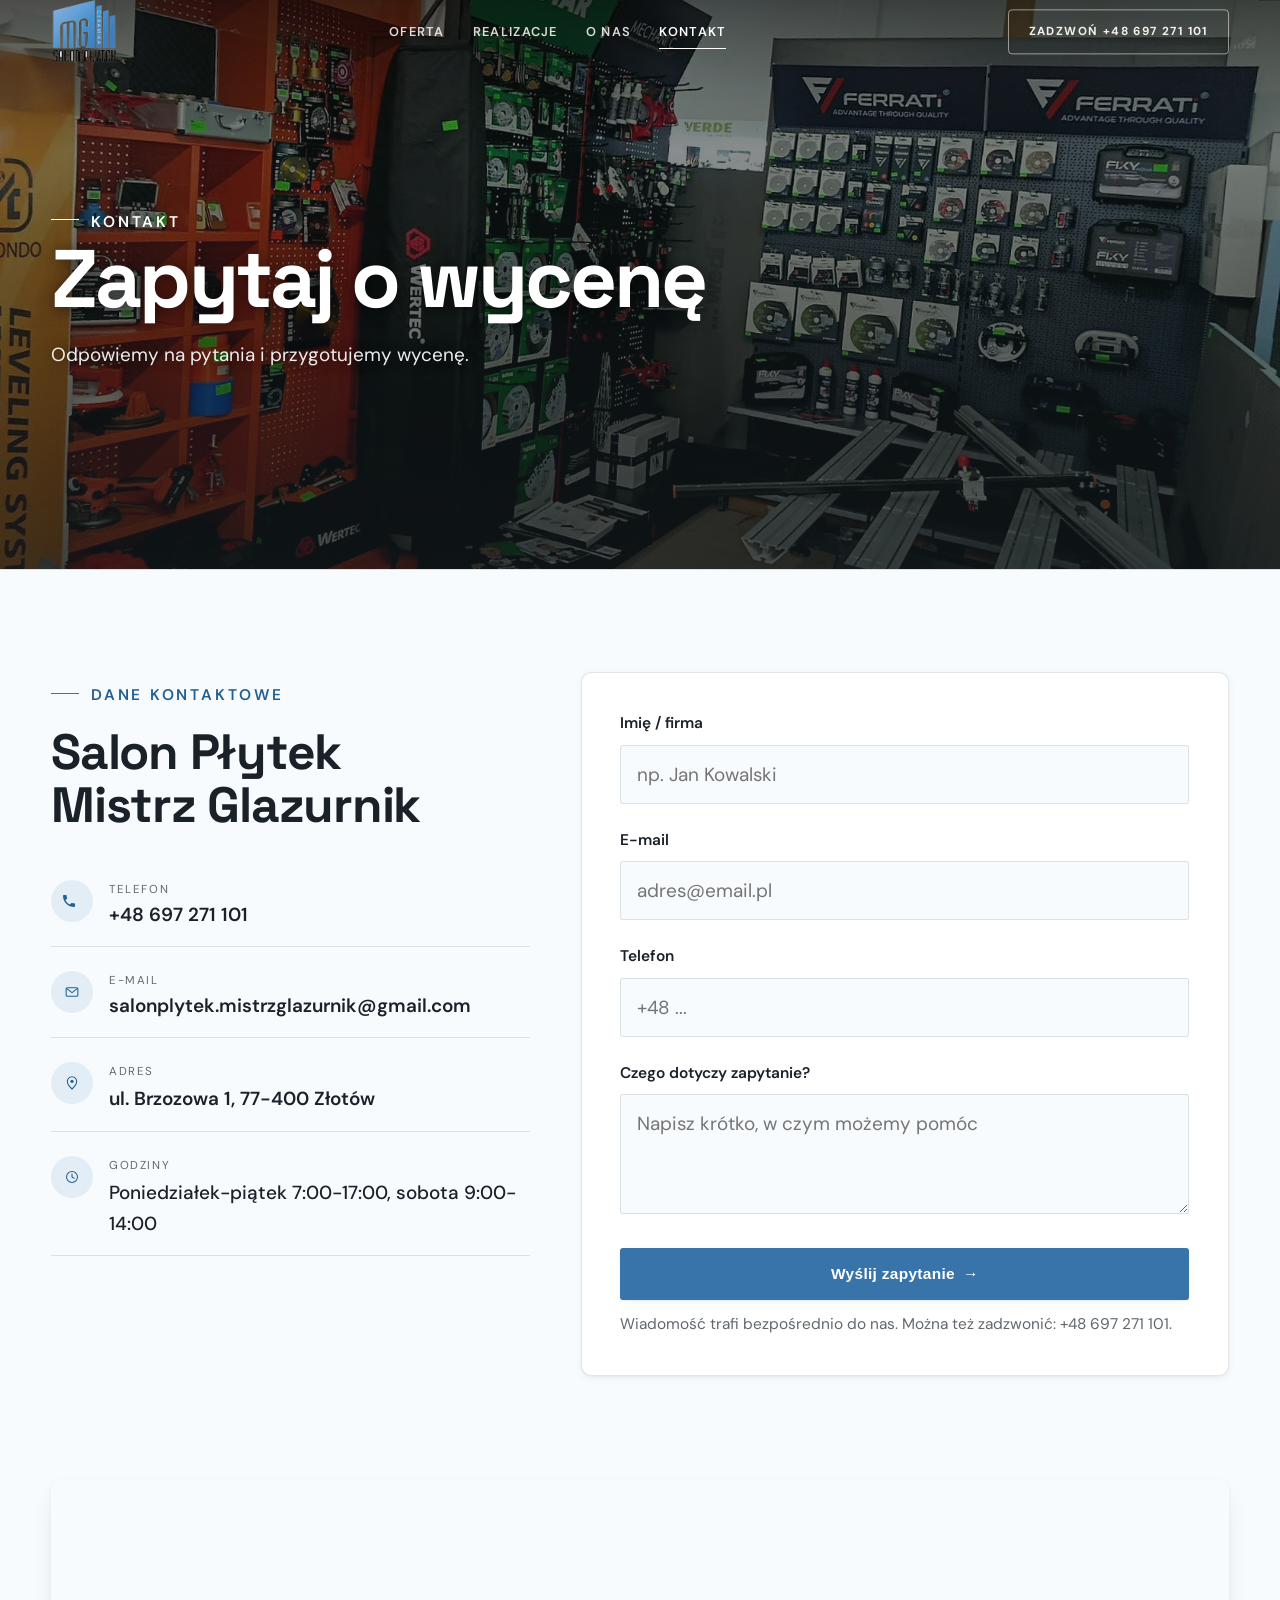
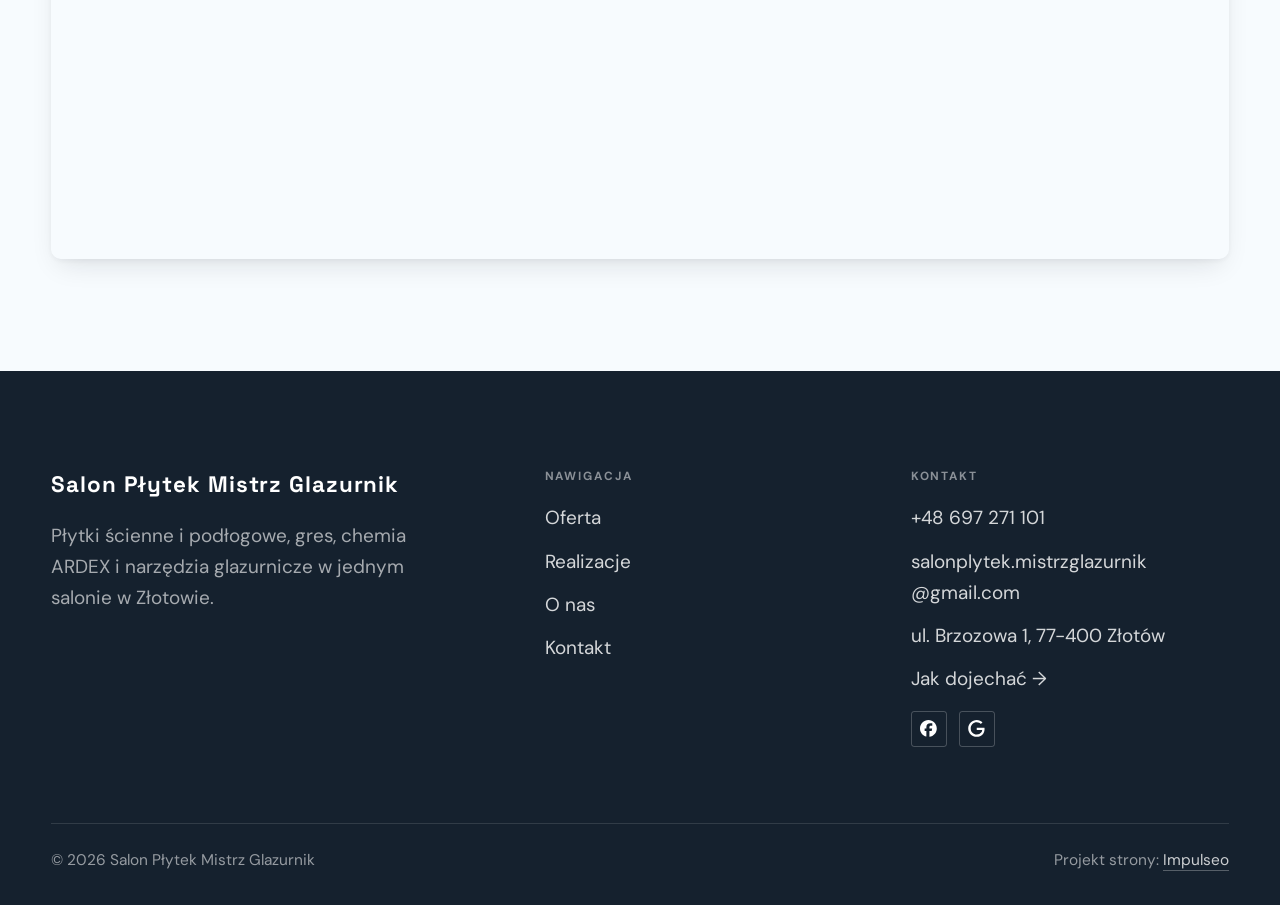
==== kontakt.html @ 9944fc7b "Strona demo: salon-plytek-mistrz-glazurnik" ====
<!DOCTYPE html>
<html lang="pl">
<head>
<meta charset="UTF-8">
<meta name="viewport" content="width=device-width, initial-scale=1.0">
<title>Kontakt - Salon Płytek Mistrz Glazurnik</title>
<meta name="description" content="Kontakt Salon Płytek Mistrz Glazurnik - ul. Brzozowa 1, 77-400 Złotów">
<link rel="canonical" href="https://kris20032.github.io/salon-plytek-mistrz-glazurnik/kontakt.html">
<meta name="robots" content="noindex, nofollow">
<meta property="og:type" content="website">
<meta property="og:locale" content="pl_PL">
<meta property="og:site_name" content="Salon Płytek Mistrz Glazurnik">
<meta property="og:title" content="Kontakt - Salon Płytek Mistrz Glazurnik">
<meta property="og:description" content="Kontakt Salon Płytek Mistrz Glazurnik - ul. Brzozowa 1, 77-400 Złotów">
<meta property="og:url" content="https://kris20032.github.io/salon-plytek-mistrz-glazurnik/kontakt.html">
<meta property="og:image" content="https://kris20032.github.io/salon-plytek-mistrz-glazurnik/img/og.jpg">
<meta property="og:image:width" content="1200">
<meta property="og:image:height" content="630">
<meta name="twitter:card" content="summary_large_image">
<link rel="preconnect" href="https://fonts.googleapis.com">
<link rel="preconnect" href="https://fonts.gstatic.com" crossorigin>
<link href="https://fonts.googleapis.com/css2?family=Space+Grotesk:wght@500;600;700&family=DM+Sans:opsz,wght@9..40,400;9..40,500;9..40,600&display=swap" rel="stylesheet">
<link rel="stylesheet" href="assets/styles.css?v=3ebef200">
</head>
<body>

<header class="nav">
  <div class="wrap nav-inner">
    <a class="brand brand-has-logo" href="index.html"><img class="brand-logo" src="img/logo.png" alt="Salon Płytek Mistrz Glazurnik" width="638" height="624" decoding="async"></a>
    <nav class="nav-links">
      <a href="oferta.html">Oferta</a>
      <a href="realizacje.html">Realizacje</a>
      <a href="o-nas.html">O nas</a>
      <a href="kontakt.html" class="active" aria-current="page">Kontakt</a>
      <a href="tel:+48697271101" class="btn btn-accent">Zadzwoń +48 697 271 101</a>
    </nav>
    <button class="nav-toggle" aria-label="Menu"><span></span><span></span><span></span></button>
  </div>
</header>

<main>
<section class="pagehead">
  <img src="img/g13.jpg" alt="Salon Płytek Mistrz Glazurnik - Zapytaj o wycenę" width="1680" height="1209" decoding="async">
  <div class="wrap">
    <span class="eyebrow">Kontakt</span>
    <h1>Zapytaj o wycenę</h1>
    <p>Odpowiemy na pytania i przygotujemy wycenę.</p>
  </div>
</section>
<section>
  <div class="wrap contact-grid">
    <div class="reveal">
      <span class="eyebrow">Dane kontaktowe</span>
      <h2 style="margin:var(--space-4) 0 var(--space-6)">Salon Płytek Mistrz Glazurnik</h2>
      <div class="info-list">
        <div class="info-row"><div class="ic"><svg class="ico-tel" width="16" height="16" viewBox="0 0 24 24" fill="none" aria-hidden="true"><path d="M6.6 10.8a15.5 15.5 0 0 0 6.6 6.6l2.2-2.2a1 1 0 0 1 1-.24 11.4 11.4 0 0 0 3.6.58 1 1 0 0 1 1 1V20a1 1 0 0 1-1 1A17 17 0 0 1 3 4a1 1 0 0 1 1-1h3.5a1 1 0 0 1 1 1c0 1.25.2 2.46.58 3.6a1 1 0 0 1-.25 1l-2.23 2.2Z" fill="currentColor"/></svg></div><div><div class="lbl">Telefon</div><a class="val" href="tel:+48697271101">+48 697 271 101</a></div></div>
        <div class="info-row"><div class="ic"><svg class="ico-mail" width="16" height="16" viewBox="0 0 24 24" fill="none" aria-hidden="true"><rect x="3.2" y="5.5" width="17.6" height="13" rx="1.6" stroke="currentColor" stroke-width="1.6"/><path d="M4 7l8 6 8-6" stroke="currentColor" stroke-width="1.6" stroke-linecap="round" stroke-linejoin="round"/></svg></div><div><div class="lbl">E-mail</div><a class="val" href="mailto:salonplytek.mistrzglazurnik@gmail.com">salonplytek.<wbr>mistrzglazurnik<wbr>@gmail.com</a></div></div>
        <div class="info-row"><div class="ic"><svg class="ico-pin" width="16" height="16" viewBox="0 0 24 24" fill="none" aria-hidden="true"><path d="M12 21s7-6.1 7-11.5A7 7 0 0 0 5 9.5C5 14.9 12 21 12 21Z" stroke="currentColor" stroke-width="1.6" fill="none"/><circle cx="12" cy="9.5" r="2.4" fill="currentColor"/></svg></div><div><div class="lbl">Adres</div><div class="val">ul. Brzozowa 1, 77-400 Złotów</div></div></div>
        <div class="info-row"><div class="ic"><svg class="ico-clock" width="16" height="16" viewBox="0 0 24 24" fill="none" aria-hidden="true"><circle cx="12" cy="12" r="8.2" stroke="currentColor" stroke-width="1.6"/><path d="M12 7.5V12l3.2 1.9" stroke="currentColor" stroke-width="1.6" stroke-linecap="round"/></svg></div><div><div class="lbl">Godziny</div><div class="val" style="font-weight:500">Poniedziałek-piątek 7:00-17:00, sobota 9:00-14:00</div></div></div>
      </div>
    </div>
    <div class="reveal">
      <form class="form" action="https://formsubmit.co/salonplytek.mistrzglazurnik@gmail.com" method="POST">
        <input type="hidden" name="_subject" value="Zapytanie ze strony Salon Płytek Mistrz Glazurnik">
        <input type="hidden" name="_captcha" value="false">
        <input type="hidden" name="_template" value="table">
        <div class="fld"><label for="name">Imię / firma</label><input id="name" name="name" type="text" placeholder="np. Jan Kowalski" required></div>
        <div class="fld"><label for="email">E-mail</label><input id="email" name="email" type="email" placeholder="adres@email.pl" required></div>
        <div class="fld"><label for="phone">Telefon</label><input id="phone" name="phone" type="tel" placeholder="+48 ..."></div>
        <div class="fld"><label for="msg">Czego dotyczy zapytanie?</label><textarea id="msg" name="message" placeholder="Napisz krótko, w czym możemy pomóc" required></textarea></div>
        <button type="submit" class="btn btn-accent" style="width:100%;justify-content:center">Wyślij zapytanie <span class="arr">→</span></button>
        <p class="note">Wiadomość trafi bezpośrednio do nas. Można też zadzwonić: +48 697 271 101.</p>
      </form>
    </div>
  </div>
</section>
<section style="padding-top:0">
  <div class="wrap reveal">
    <iframe class="map" title="Salon Płytek Mistrz Glazurnik - Złotów" src="https://maps.google.com/maps?q=53.3519284%2C17.0483766&z=15&output=embed" loading="lazy" referrerpolicy="no-referrer-when-downgrade"></iframe>
  </div>
</section>
</main>

<footer>
  <div class="wrap">
    <div class="foot-grid">
      <div class="foot-brand">
        <div class="name">Salon Płytek Mistrz Glazurnik</div>
        <p>Płytki ścienne i podłogowe, gres, chemia ARDEX i narzędzia glazurnicze w jednym salonie w Złotowie.</p>
      </div>
      <div class="foot-col">
        <h4>Nawigacja</h4>
        <a href="oferta.html">Oferta</a>
        <a href="realizacje.html">Realizacje</a>
        <a href="o-nas.html">O nas</a>
        <a href="kontakt.html">Kontakt</a>
      </div>
      <div class="foot-col">
        <h4>Kontakt</h4>
        <a href="tel:+48697271101">+48 697 271 101</a>
        <a href="mailto:salonplytek.mistrzglazurnik@gmail.com">salonplytek.<wbr>mistrzglazurnik<wbr>@gmail.com</a>
        <p>ul. Brzozowa 1, 77-400 Złotów</p>
        <a href="https://maps.google.com/?cid=15818855128061786419&g_mp=Cidnb29nbGUubWFwcy5wbGFjZXMudjEuUGxhY2VzLlNlYXJjaFRleHQQAhgEIAA" target="_blank" rel="noopener">Jak dojechać →</a>
      <div class="foot-soc">
        <a class="soc" href="https://www.facebook.com/p/Salon-P%C5%82ytek-Mistrz-Glazurnik-61577037667647/" target="_blank" rel="noopener" aria-label="Facebook - Salon Płytek Mistrz Glazurnik"><svg viewBox="0 0 24 24" aria-hidden="true" focusable="false"><path d="M9.101 23.691v-7.98H6.627v-3.667h2.474v-1.58c0-4.085 1.848-5.978 5.858-5.978.401 0 .955.042 1.468.103a8.68 8.68 0 0 1 1.141.195v3.325a8.623 8.623 0 0 0-.653-.036 26.805 26.805 0 0 0-.733-.009c-.707 0-1.259.096-1.675.309a1.686 1.686 0 0 0-.679.622c-.258.42-.374.995-.374 1.752v1.297h3.919l-.386 2.103-.287 1.564h-3.246v8.245C19.396 23.238 24 18.179 24 12.044c0-6.627-5.373-12-12-12s-12 5.373-12 12c0 5.628 3.874 10.35 9.101 11.647Z" fill="currentColor"/></svg></a>
        <a class="soc" href="https://maps.google.com/?cid=15818855128061786419&g_mp=Cidnb29nbGUubWFwcy5wbGFjZXMudjEuUGxhY2VzLlNlYXJjaFRleHQQAhgEIAA" target="_blank" rel="noopener" aria-label="Google - Salon Płytek Mistrz Glazurnik"><svg viewBox="0 0 24 24" aria-hidden="true" focusable="false"><path d="M12.48 10.92v3.28h7.84c-.24 1.84-.853 3.187-1.787 4.133-1.147 1.147-2.933 2.4-6.053 2.4-4.827 0-8.6-3.893-8.6-8.72s3.773-8.72 8.6-8.72c2.6 0 4.507 1.027 5.907 2.347l2.307-2.307C18.747 1.44 16.133 0 12.48 0 5.867 0 .307 5.387.307 12s5.56 12 12.173 12c3.573 0 6.267-1.173 8.373-3.36 2.16-2.16 2.84-5.213 2.84-7.667 0-.76-.053-1.467-.173-2.053H12.48z" fill="currentColor"/></svg></a>
      </div>
      </div>
    </div>
    <div class="foot-bot">
      <span>© 2026 Salon Płytek Mistrz Glazurnik</span>
      <span>Projekt strony: <a class="foot-credit" href="https://impulseo.pl" target="_blank" rel="noopener">Impulseo</a></span>
    </div>
  </div>
</footer>
<div class="sticky-call"><a class="sc-call" href="tel:+48697271101"><svg class="ico-tel" width="16" height="16" viewBox="0 0 24 24" fill="none" aria-hidden="true"><path d="M6.6 10.8a15.5 15.5 0 0 0 6.6 6.6l2.2-2.2a1 1 0 0 1 1-.24 11.4 11.4 0 0 0 3.6.58 1 1 0 0 1 1 1V20a1 1 0 0 1-1 1A17 17 0 0 1 3 4a1 1 0 0 1 1-1h3.5a1 1 0 0 1 1 1c0 1.25.2 2.46.58 3.6a1 1 0 0 1-.25 1l-2.23 2.2Z" fill="currentColor"/></svg> Zadzwoń</a><a class="sc-quote" href="kontakt.html">Zadzwoń do salonu</a></div>
<div class="demo-wazne" data-do="2026-10-05" data-cykl="3" hidden><svg class="dw-ico" width="13" height="13" viewBox="0 0 24 24" fill="none" aria-hidden="true"><circle cx="12" cy="12" r="8.6" stroke="currentColor" stroke-width="1.8"/><path d="M12 7.2V12l3.3 2" stroke="currentColor" stroke-width="1.8" stroke-linecap="round"/></svg><span class="dw-txt"></span></div>

<script src="assets/main.js"></script>
</body>
</html>
---- assets/styles.css ----
/* ============================================================
   STOLBASZ — premium, architektoniczny B2B fit-out
   Jasna paleta, zero brązu. System wg premium-web-craft.
   Projekt strony: Impulseo (impulseo.pl)
   ============================================================ */

:root{
  /* PALETA — jasna, architektoniczna, chłodna */
  --paper:#F4F6F8;          /* główne tło */
  --paper-2:#E7EBEF;        /* sekcje alternatywne (chłodny jasny szary) */
  --paper-3:#E7EBEF;        /* delikatne wypełnienia */
  --ink:#15212E;            /* tekst główny — chłodny grafit */
  --ink-soft:#243443;       /* nagłówki drugorzędne */
  --muted:#6B7785;          /* tekst poboczny */
  --line:rgba(21,33,46,.12);/* hairline */
  --accent:#E8A317;         /* stonowany petrol-slate — jedyny akcent */
  --accent-d:#C9870C;
  --accent-soft:rgba(232,163,23,.10);
  --dark:#15212E;           /* sekcje ciemne (stopka/CTA) */

  /* HOVER ZDJĘĆ — JEDEN standard dla całego silnika (decyzja K. 04.08.2026, artefakt z wariantami).
     AKTUALNE (K.+Szymon 09.08.2026, wybór z artefaktu 6 wariantów): zoom 1.05 przy 1.4s -
     przy tak długim czasie mocniejszy kadr NIE skacze, tylko „oddycha". Poprzedni standard
     (1.02 / .55s z 04.08) odbierany jako dynamiczny i szybki.
     Spoczynek lekko przygaszony, ale TYLKO tam, gdzie jest mysz (@media hover:hover) —
     na telefonie zdjęcia zostają w pełnej jasności. */
  --img-zoom:1.05;                   /* K.+Szymon 09.08: wariant F z artefaktu porównawczego */
  --img-rest:brightness(.95) saturate(.99);
  --img-hot:brightness(1.06) saturate(1.05);
  --img-dur:1.4s;                    /* K.+Szymon 09.08 (wariant F): powoli = elegancko */
  --img-ease:cubic-bezier(.16,.84,.44,1);  /* miękki ogon, efekt „oddychania" */

  /* ODSTĘPY — skala 4/8 */
  --space-1:4px; --space-2:8px; --space-3:12px; --space-4:16px; --space-5:24px;
  --space-6:32px; --space-7:48px; --space-8:64px; --space-9:96px; --space-10:128px;

  /* TYPOGRAFIA — fluid clamp() (skala podbita 16.07.2026: większe, czytelniejsze litery — uwaga Adama) */
  --text-sm:clamp(.9rem,.87rem + .12vw,1rem);
  --text-base:clamp(1.08rem,1.04rem + .18vw,1.2rem);
  --text-lg:clamp(1.24rem,1.15rem + .34vw,1.44rem);
  --text-h3:clamp(1.34rem,1.22rem + .55vw,1.66rem);
  --text-h2:clamp(2.1rem,1.66rem + 2.1vw,3.1rem);
  --text-h1:clamp(2.9rem,2.1rem + 4vw,5.1rem);

  /* PROMIENIE — architektoniczne, raczej ostre */
  --r-sm:3px; --r-md:6px; --r-lg:10px;

  /* RUCH */
  --ease:cubic-bezier(.25,.46,.45,.94); --dur:.24s;

  /* CIENIE — miękkie, warstwowe */
  --sh-sm:0 1px 2px rgba(16,24,32,.04), 0 2px 8px rgba(16,24,32,.05);
  --sh-md:0 2px 6px rgba(16,24,32,.05), 0 12px 28px -8px rgba(16,24,32,.12);
  --sh-lg:0 6px 14px rgba(16,24,32,.07), 0 26px 56px -18px rgba(16,24,32,.22);

  --hairline:1px solid var(--line);

  --font-display:'Space Grotesk','Inter',sans-serif;
  --font-body:'DM Sans','Inter',sans-serif;
}

*{box-sizing:border-box;margin:0;padding:0}
html{scroll-behavior:smooth}
body{
  font-family:var(--font-body);
  font-size:var(--text-base);
  line-height:1.65;
  color:var(--ink);
  background:var(--paper);
  -webkit-font-smoothing:antialiased;
  text-rendering:optimizeLegibility;
}
img{max-width:100%;height:auto;display:block}  /* height:auto = width/height z atrybutów trzyma proporcje (TOP#12) */
a{color:inherit;text-decoration:none}

.wrap{width:min(92%,1180px);margin-inline:auto}
section{padding-block:clamp(52px,6.5vw,96px)}

h1,h2,h3{font-family:var(--font-display);font-weight:700;line-height:1.08;letter-spacing:-.02em;color:var(--ink)}
h1{font-size:var(--text-h1);letter-spacing:-.035em}
h2{font-size:var(--text-h2);letter-spacing:-.025em}
h3{font-size:var(--text-h3)}
/* MIARA — długość wiersza. WCAG 2.2 SC 1.4.8: max 80 znaków; Butterick: 45–90.
   68ch daje realnie 72–78 znaków polskiego tekstu, czyli z zapasem pod granicą.
   Wcześniej limit miał TYLKO <p> — <li>, <blockquote> i <dd> nie miały żadnego,
   i to jedyny powód, dla którego 23 bloki na dwóch oddanych stronach jadą po
   83–106 znaków w wierszu (pomiar 07.08.2026, bramka `miara`).
   ⚠️ Listy i definicje ograniczamy TYLKO bez klasy: `ul`/`ol` z klasą to u nas
   układ (siatki kafli, menu), a nie tekst ciągły — tam miarę wyznacza układ. */
/* 60ch, nie 68ch (K. 10.08): po zmianie fontów na węższe kroje (DM Sans i spółka)
   w 68ch mieściło się ~90 znaków - bramka pikselowa słusznie zgłaszała przekroczenie
   granicy 80. Pomiar na żywej przeglądarce: 60ch = 90 znaków, 53ch = ~78 znaków, czyli normę WCAG 1.4.8. */
:root{ --miara:53ch }
p{max-width:min(100%,var(--miara))}
blockquote,
ul:not([class])>li, ol:not([class])>li,
dl:not([class])>dd{max-width:min(100%,var(--miara))}

/* ⚠️ Świadomie BEZ wyjątku `.tile p,.card p,.svc p{max-width:none}`, choć nasuwa się sam:
   te akapity BYŁY już ograniczone (stare `p{max-width:65ch}`), więc „wyjątek" nie odblokowałby
   niczego nowego — tylko ROZLUŹNIŁ stan sprzed zmiany na wszystkich demach naraz.
   `figcaption` żadna z reguł wyżej nie dotyczy, więc też nie potrzebuje zwolnienia. */

/* ŁAMANIE. `balance` wyrównuje długości wierszy w nagłówku, `pretty` pilnuje ostatniego
   wiersza akapitu, żeby nie został w nim jeden wyraz. Obsługiwane od Chrome 117 /
   Safari 17.5; starsze przeglądarki po prostu ignorują tę własność.
   `text-wrap:pretty` nie występowało dotąd ANI RAZ w silniku ani w repo klientów. */
h1,h2,h3,.lead,.lede{text-wrap:balance}
p,li,blockquote,dd{text-wrap:pretty}

.eyebrow{
  font-family:var(--font-body);
  font-size:var(--text-sm);
  font-weight:600;
  letter-spacing:.18em;
  text-transform:uppercase;
  color:var(--accent);
  display:inline-flex;align-items:center;gap:var(--space-3);
}
/* flex:none + margin-top = kreska trzyma się PIERWSZEJ linii. Wcześniej align-items:center
   centrowało ją względem całego bloku i przy zawinięciu (długi kicker typu
   „…WNĘTRZ · LESZNO · OD 2019") druga linia lądowała z brzydkim wcięciem. */
.eyebrow{align-items:flex-start}
.eyebrow>*,.eyebrow{text-wrap:balance}   /* dlugi kicker lamal sie na sierote typu samo „2019" w drugiej linii */
.eyebrow::before{content:"";width:28px;height:1px;background:var(--accent);display:inline-block;flex:none;margin-top:.62em}

.muted{color:var(--muted)}
.lead{font-size:var(--text-lg);line-height:1.55;color:var(--ink-soft);max-width:50ch}

/* ---------- BUTTONS ---------- */
.btn{
  display:inline-flex;align-items:center;gap:var(--space-2);
  font-weight:600;font-size:var(--text-sm);letter-spacing:.02em;
  padding:var(--space-4) var(--space-6);
  border-radius:var(--r-sm);
  transition:transform var(--dur) var(--ease),box-shadow var(--dur) var(--ease),background var(--dur) var(--ease);
  cursor:pointer;border:1px solid transparent;
}
.btn-accent{background:var(--accent);color:#fff;box-shadow:var(--sh-sm)}
.btn-accent:hover{background:var(--accent-d);transform:translateY(-2px);box-shadow:var(--sh-md)}
.btn-accent:active{transform:translateY(0);box-shadow:var(--sh-sm)}
.btn-ghost{background:transparent;color:var(--ink);border-color:var(--line)}
.btn-ghost:hover{border-color:var(--accent);color:var(--accent);transform:translateY(-2px)}
.btn-light{background:#fff;color:var(--ink);box-shadow:var(--sh-sm)}
.btn-light:hover{transform:translateY(-2px);box-shadow:var(--sh-md)}
.btn .arr{transition:transform var(--dur) var(--ease)}
.btn:hover .arr{transform:translateX(4px)}

/* ---------- NAV ---------- */
.nav{
  position:sticky;top:0;z-index:50;
  background:color-mix(in srgb,var(--paper) 88%,transparent);
  backdrop-filter:saturate(140%) blur(10px);
  border-bottom:var(--hairline);
}
.nav-inner{display:flex;align-items:center;justify-content:space-between;gap:var(--space-5);height:72px}
/* ANTY-NACHODZENIE (K. 05.08.2026): długa nazwa firmy + przycisk z pełnym numerem nie mieściły się w pasku
   i flex ściskał linki PONIŻEJ ich treści - "Kontakt" wchodził na ramkę "Zadzwoń +48 ...". Teraz ustępuje
   nazwa marki (skrót wielokropkiem), a menu i przycisk nigdy się nie kurczą ani nie zachodzą na siebie. */
.brand{display:flex;flex-direction:column;line-height:1;min-width:0;flex:0 1 auto}
.brand .name{font-family:var(--font-display);font-weight:800;font-size:1.35rem;letter-spacing:.04em;white-space:nowrap;overflow:hidden;text-overflow:ellipsis}
.brand .sub{font-size:.62rem;letter-spacing:.34em;text-transform:uppercase;color:var(--muted);margin-top:5px;white-space:nowrap;overflow:hidden;text-overflow:ellipsis}
.nav-links{display:flex;align-items:center;gap:var(--space-6);flex:0 0 auto}
.nav-links a{font-size:var(--text-sm);font-weight:500;color:var(--ink-soft);position:relative;padding-block:4px;white-space:nowrap;transition:color var(--dur) var(--ease)}
.nav-links a::after{content:"";position:absolute;left:0;bottom:0;width:0;height:1.5px;background:var(--accent);transition:width var(--dur) var(--ease)}
.nav-links a:hover,.nav-links a.active{color:var(--ink)}
.nav-links a:hover::after,.nav-links a.active::after{width:100%}
.nav-links .btn{padding:var(--space-2) var(--space-5)}
/* przyciski w nav: właściwy kolor (przebij .nav-links a) + bez podkreślenia */
.nav-links a.btn-accent{color:#fff}
.nav-links a.btn-ghost,.nav-links a.btn-light{color:var(--ink)}
/* CTA w pasku: NIE podkreślenie spod linków menu, ale ten sam przelatujący błysk,
   co na wszystkich innych przyciskach (zgłoszenie K. 13.08.2026 - „na hero jest efekt
   światła przechodzącego przez przycisk, na navbarze go nie ma, a mają być identyczne").
   Reguła `.nav-links a::after` jest silniejsza od `.btn::after`, więc trzeba jej
   geometrię wyzerować i wpisać połysk z nazwy - samo `display:none` gasiło efekt. */
.nav-links a.btn::after{
  display:block;content:"";position:absolute;inset:0;z-index:-1;pointer-events:none;
  width:auto;height:auto;border-radius:inherit;   /* kasuje geometrię podkreślenia (width:0;height:1.5px) */
  background:linear-gradient(100deg,transparent 32%,rgba(255,255,255,.20) 50%,transparent 68%);
  translate:-120% 0}
@media (prefers-reduced-motion:no-preference){
  .nav-links a.btn:hover::after{translate:120% 0;transition:translate .75s var(--mt-ease,cubic-bezier(.16,.84,.44,1))}
}
.nav-toggle{display:none;background:none;border:none;cursor:pointer;flex-direction:column;gap:5px;padding:8px}
.nav-toggle span{width:24px;height:2px;background:var(--ink);transition:var(--dur)}
/* Ciasny zakres MIĘDZY menu mobilnym a pełnym pulpitem: zbijamy odstępy i nazwę marki,
   żeby wszystko zmieściło się naturalnie, zanim w ogóle dojdzie do skracania wielokropkiem. */
@media(max-width:1280px) and (min-width:921px){
  .nav-links{gap:var(--space-4)}
  .nav-links .btn{padding:var(--space-2) var(--space-4)}
  .brand .name{font-size:1.15rem}
}

/* ---------- HERO (split) ---------- */
.hero{position:relative;overflow:hidden;border-bottom:var(--hairline)}
.hero-grid{display:grid;grid-template-columns:1.05fr .95fr;gap:clamp(24px,4vw,60px);align-items:center;
  padding-block:clamp(36px,4.5vw,64px)}
.hero-copy .eyebrow{margin-bottom:var(--space-5)}
.hero-copy h1{margin-bottom:var(--space-5)}
.hero-copy .lead{margin-bottom:var(--space-7)}
.hero-actions{display:flex;flex-wrap:wrap;gap:var(--space-4)}
.hero-art{position:relative;aspect-ratio:4/3;border-radius:var(--r-lg);overflow:hidden;box-shadow:var(--sh-lg)}
.hero-art img{width:100%;height:100%;object-fit:cover}
.hero-art::after{content:"";position:absolute;inset:0;background:linear-gradient(180deg,transparent 55%,rgba(18,24,28,.28))}
.hero-badge{position:absolute;left:var(--space-5);bottom:var(--space-5);z-index:2;
  background:rgba(252,252,251,.94);backdrop-filter:blur(4px);
  border-radius:var(--r-md);padding:var(--space-4) var(--space-5);box-shadow:var(--sh-md);max-width:78%}
.hero-badge strong{display:block;font-family:var(--font-display);font-size:1rem;letter-spacing:-.01em}
.hero-badge span{font-size:var(--text-sm);color:var(--muted)}

/* ---------- HERO duży / kinowy (strona główna) ---------- */
.hero-cine{position:relative;min-height:clamp(560px,82vh,840px);min-height:clamp(560px,82svh,840px);display:flex;align-items:center;overflow:hidden;border-bottom:var(--hairline)}
.hero-cine>img{position:absolute;inset:0;width:100%;height:100%;object-fit:cover;z-index:0}
.hero-cine::after{content:"";position:absolute;inset:0;z-index:1;
  background:linear-gradient(95deg,rgba(13,18,23,.86) 0%,rgba(13,18,23,.64) 32%,rgba(13,18,23,.24) 62%,rgba(13,18,23,.04) 100%)}
.hero-cine .wrap{position:relative;z-index:2;padding-block:var(--space-8)}
.hero-cine .hero-copy{max-width:660px}
.hero-cine .eyebrow{color:#fff;margin-bottom:var(--space-5)}
.hero-cine .eyebrow::before{background:#fff}
.hero-cine h1{color:#fff;margin-bottom:var(--space-5);font-size:clamp(2.9rem,2rem + 4.4vw,5.2rem);text-wrap:balance}
.hero-cine .lead{color:rgba(255,255,255,.92);max-width:48ch;margin-bottom:var(--space-7)}
.hero-cine .hero-actions{display:flex;flex-wrap:wrap;gap:var(--space-4)}
/* NISKIE OKNO (laptop z dokiem i paskami przeglądarki ma ~700-780 px wysokości widoku):
   H1 do 5.2rem + długi lead nie mieściły się i przyciski wypadały POD krawędź ekranu -
   klient widział stronę bez ani jednego CTA. Skalujemy w dół, zamiast przycinać treść. */
@media(min-width:821px) and (max-height:820px){
  .hero-cine{min-height:clamp(520px,94svh,780px)}
  .hero-cine .wrap{padding-block:var(--space-6)}
  .hero-cine h1{font-size:clamp(2.2rem,1.5rem + 2.6vw,3.6rem);margin-bottom:var(--space-4)}
  .hero-cine .eyebrow{margin-bottom:var(--space-4)}
  .hero-cine .lead{margin-bottom:var(--space-5);max-width:44ch}
}
@media(max-width:680px){
  .hero-cine{min-height:clamp(520px,76vh,640px);min-height:clamp(520px,76svh,640px);align-items:flex-end}
  .hero-cine::after{background:linear-gradient(0deg,rgba(13,18,23,.9) 6%,rgba(13,18,23,.45) 55%,rgba(13,18,23,.25) 100%)}
  .hero-cine .wrap{padding-bottom:var(--space-9)}
  /* TELEFON (~90% oglądających): lead potrafił zająć 8 linii i zepchnąć CTA poza pierwszy ekran.
     Zwężamy interlinię i skalę - treści nie ucinamy, bo to ona sprzedaje. */
  .hero-cine .lead{font-size:.98rem;line-height:1.5;margin-bottom:var(--space-5)}
  .hero-cine .eyebrow{font-size:.72rem;letter-spacing:.13em;margin-bottom:var(--space-4)}
  .hero-cine .eyebrow::before{width:20px}
  .hero-cine h1{margin-bottom:var(--space-4)}
}

/* full-bleed hero variant (podstrony) */
.pagehead{position:relative;min-height:46vh;min-height:46svh;display:flex;align-items:flex-end;overflow:hidden;border-bottom:var(--hairline)}
.pagehead img{position:absolute;inset:0;width:100%;height:100%;object-fit:cover}
/* 10.08.2026 (decyzja K.): mocniejsze przyciemnienie + cień pod tekstem. Bramka mierzyła na
   nagłówkach podstron 3,38-3,43:1 przy wymaganych 4,5 — jasne zdjęcie (hala, śnieg, niebo)
   podchodziło pod biały tekst. Zdjęcia klientów są różne, więc kontrast musi dawać WARSTWA,
   a nie szczęśliwy dobór kadru. */
.pagehead::after{content:"";position:absolute;inset:0;background:linear-gradient(180deg,rgba(18,24,28,.40),rgba(18,24,28,.76))}
.pagehead .wrap{position:relative;z-index:2;padding-block:var(--space-9);color:#fff}
.pagehead h1{color:#fff;max-width:18ch;text-shadow:0 2px 16px rgba(0,0,0,.55)}
.pagehead .eyebrow{color:#fff}
.pagehead .eyebrow::before{background:#fff}
.pagehead p{color:rgba(255,255,255,.92);margin-top:var(--space-4);max-width:54ch;text-shadow:0 1px 12px rgba(0,0,0,.5)}

/* ---------- STRIP (pasek skrótów / liczby) ---------- */
.strip{background:var(--dark);color:#fff}
/* PASEK HASEŁ — standard 04.08.2026 (decyzja K.): 5 haseł w JEDNYM rzędzie, tekst WYŚRODKOWANY,
   węższe marginesy boczne niż reszta strony (pasek ma iść szerzej), równe wysokości kolumn. */
.strip .wrap{width:min(96%,1440px);display:grid;grid-template-columns:repeat(5,1fr);
  gap:var(--space-5);padding-block:var(--space-7);align-items:stretch}
.strip .item .k{font-family:var(--font-display);font-size:clamp(1.05rem,.82rem + .85vw,1.55rem);
  font-weight:800;letter-spacing:-.02em;color:#fff;line-height:1.18;text-wrap:balance}
.strip .item .v{font-size:var(--text-sm);color:rgba(255,255,255,.66);margin-top:var(--space-2);line-height:1.4}
.strip .item{border-left:2px solid var(--accent);padding-inline:var(--space-4);
  text-align:center;display:flex;flex-direction:column;justify-content:center}
/* liczba kolumn = liczba haseł, żeby ostatnie nie zostawało samo w drugim rzędzie.
   Klasę n-N nadaje multipage.py; domyślnie (bez klasy) pasek jest 5-kolumnowy. */
.strip.n-2 .wrap{grid-template-columns:repeat(2,1fr)}
.strip.n-3 .wrap{grid-template-columns:repeat(3,1fr)}
.strip.n-4 .wrap{grid-template-columns:repeat(4,1fr);gap:var(--space-6)}
.strip.n-4 .item .k{font-size:clamp(1.3rem,1rem + 1.1vw,2rem)}
.strip.n-6 .wrap{grid-template-columns:repeat(6,1fr);gap:var(--space-4)}
.strip.n-6 .item .k{font-size:clamp(.98rem,.8rem + .7vw,1.35rem)}
/* równe łamanie: zamiast "długa linia + jedno słowo" obie linie zbliżonej długości */
.strip .item .k{text-wrap:balance}

/* ---------- SECTION HEAD ---------- */
.head{max-width:48rem;margin-bottom:var(--space-8)}
.head.center{margin-inline:auto;text-align:center}
.head .eyebrow{margin-bottom:var(--space-4)}
.head h2{margin-bottom:var(--space-4)}
.head p{color:var(--muted);font-size:var(--text-lg);line-height:1.55}
.head.center p{margin-inline:auto}

/* ---------- INTRO SPLIT ---------- */
.split{display:grid;grid-template-columns:.92fr 1.08fr;gap:clamp(28px,5vw,80px);align-items:center}
.split.rev{grid-template-columns:1.08fr .92fr}
.split.rev .split-art{order:-1}
.split-art{position:relative;aspect-ratio:5/4;border-radius:var(--r-lg);overflow:hidden;box-shadow:var(--sh-lg)}
.split-art img{width:100%;height:100%;object-fit:cover}
.split-copy h2{margin-bottom:var(--space-5)}
.split-copy p+p{margin-top:var(--space-4)}
.split-copy .btn{margin-top:var(--space-6)}

/* ---------- SERVICES (zakres) ---------- */
.svc-grid{display:grid;grid-template-columns:repeat(auto-fit,minmax(280px,1fr));gap:var(--space-5)}
.svc{background:#fff;border:var(--hairline);border-radius:var(--r-md);padding:var(--space-7) var(--space-6);
  transition:transform var(--dur) var(--ease),box-shadow var(--dur) var(--ease),border-color var(--dur) var(--ease);
  position:relative;overflow:hidden}
.svc::before{content:"";position:absolute;left:0;top:0;width:3px;height:0;background:var(--accent);transition:height var(--dur) var(--ease)}
.svc:hover{transform:translateY(-4px);box-shadow:var(--sh-md);border-color:transparent}
.svc:hover::before{height:100%}
.svc .ic{font-family:var(--font-display);font-size:.8rem;font-weight:700;letter-spacing:.12em;color:var(--accent);margin-bottom:var(--space-4)}
.svc h3{margin-bottom:var(--space-3);font-size:1.22rem}
.svc p{color:var(--muted);font-size:var(--text-base);line-height:1.6}

/* big detailed service rows */
.svc-row{display:grid;grid-template-columns:.8fr 1.2fr;gap:clamp(20px,4vw,60px);align-items:center;padding-block:var(--space-8)}
.svc-row+.svc-row{border-top:var(--hairline)}
.svc-row.rev{grid-template-columns:1.2fr .8fr}
/* Naprzemienny układ wierszy oferty: co drugi wiersz ma zdjęcie po PRAWEJ.
   Było `order:-1` — martwy kod, bo zdjęcie i tak jest pierwszym dzieckiem w HTML,
   więc wszystkie wiersze wyglądały identycznie (zdjęcie zawsze z lewej), a `rev`
   zmieniało tylko szerokość kolumn. Znalezione 29.07.2026 przy różnicowaniu kierunków
   animacji (pomiar pozycji: art.mid 390/502 przy row.mid 756 — zawsze lewa strona). */
.svc-row.rev .svc-row-art{order:2}
.svc-row-art{aspect-ratio:4/3;border-radius:var(--r-md);overflow:hidden;box-shadow:var(--sh-md)}
.svc-row-art img{width:100%;height:100%;object-fit:cover}
.svc-row h3{font-size:1.5rem;margin-bottom:var(--space-4)}
.svc-row .num{font-family:var(--font-display);font-size:.85rem;font-weight:700;letter-spacing:.14em;color:var(--accent);display:block;margin-bottom:var(--space-3)}
.svc-row ul{list-style:none;margin-top:var(--space-4);display:flex;flex-direction:column;gap:var(--space-2)}
.svc-row li{position:relative;padding-left:var(--space-5);color:var(--muted);font-size:var(--text-base)}
.svc-row li::before{content:"";position:absolute;left:0;top:.62em;width:8px;height:1px;background:var(--accent)}

/* ---------- GALLERY (realizacje) ---------- */
.gallery{display:grid;grid-template-columns:repeat(12,1fr);gap:var(--space-4);grid-auto-rows:200px}
/* GALERIA MASONRY — pionowe zdjęcia (portrety beauty/wellness) bez przycinania: kolumny, height auto */
.gallery-masonry{column-count:3;column-gap:var(--space-4)}
@media(max-width:900px){.gallery-masonry{column-count:2}}
@media(max-width:560px){.gallery-masonry{column-count:1}}
.gallery-masonry .m-tile{break-inside:avoid;margin:0 0 var(--space-4);padding:0;position:relative;overflow:hidden;border-radius:var(--r-md);border:1px solid var(--line)}
.gallery-masonry .m-tile img{width:100%;height:auto;display:block}
.gallery-masonry .m-tile .cap{position:absolute;left:0;right:0;bottom:0;padding:var(--space-4);color:#fff;background:linear-gradient(0deg,rgba(0,0,0,.55),transparent);font-size:var(--text-sm)}
.gallery-masonry .m-tile .cap small{display:block;font-weight:400;opacity:.78;letter-spacing:.04em;text-transform:uppercase;font-size:.66rem;margin-top:3px}
.tile{position:relative;overflow:hidden;border-radius:var(--r-md);box-shadow:var(--sh-sm);
  transition:transform var(--dur) var(--ease),box-shadow var(--dur) var(--ease)}
.tile img{width:100%;height:100%;object-fit:cover;
  transition:transform var(--img-dur) var(--img-ease),filter var(--img-dur) var(--img-ease)}
.tile:hover{box-shadow:var(--sh-md)}
.tile .cap{position:absolute;left:0;right:0;bottom:0;padding:var(--space-5) var(--space-4) var(--space-4);
  /* mocniejszy spad + cien pod tekstem: na JASNYCH zdjeciach klienta (biale fronty, sciany)
     slaby gradient dawal kontrast ~1.5:1 zamiast wymaganych 3.6:1 (bramka wygladu, 10.08.2026) */
  background:linear-gradient(transparent 10%,rgba(18,24,28,.55) 40%,rgba(18,24,28,.88) 68%,rgba(18,24,28,.99));color:#fff;
  text-shadow:0 1px 2px rgba(0,0,0,.85),0 2px 10px rgba(0,0,0,.55);
  font-size:var(--text-sm);font-weight:600;letter-spacing:.01em;
  opacity:0;transform:translateY(8px);transition:var(--dur) var(--ease)}
.tile:hover .cap{opacity:1;transform:translateY(0)}
.tile .cap small{display:block;font-weight:400;opacity:.78;letter-spacing:.04em;text-transform:uppercase;font-size:.66rem;margin-top:3px}
/* bento spans */
.t-wide{grid-column:span 6}
.t-tall{grid-column:span 6;grid-row:span 2}
.t-std{grid-column:span 6}
.t-third{grid-column:span 4}
.t-two3{grid-column:span 8}

/* ---------- TRUST / WIARYGODNOŚĆ ---------- */
.trust{background:var(--paper-2)}
.trust-grid{display:grid;grid-template-columns:repeat(auto-fit,minmax(240px,1fr));gap:var(--space-5);margin-top:var(--space-7)}
.trust-card{background:#fff;border-radius:var(--r-md);padding:var(--space-7) var(--space-6);box-shadow:var(--sh-sm);border-top:3px solid var(--accent)}
.trust-card .big{font-family:var(--font-display);font-size:clamp(1.8rem,1.3rem + 1.6vw,2.6rem);font-weight:800;letter-spacing:-.02em;color:var(--ink);line-height:1}
.trust-card h3{font-size:1.12rem;margin:var(--space-3) 0 var(--space-2)}
.trust-card p{color:var(--muted);font-size:var(--text-base);line-height:1.55}

/* ---------- CTA band ---------- */
.cta{background:var(--dark);color:#fff;position:relative;overflow:hidden}
/* telefon w CTA: na ciemnym tle biały (domyślnie), rodziny z JASNYM tłem CTA
   nadpisują to u siebie - wcześniej kolor siedział w stylu inline i wygrywał z rodziną. */
.cta .btn-ghost-cta{color:#fff;border-color:rgba(255,255,255,.3)}
.cta .wrap{display:grid;grid-template-columns:1.4fr .6fr;gap:var(--space-7);align-items:center;position:relative;z-index:2}
.cta h2{color:#fff;max-width:20ch}
.cta p{color:rgba(255,255,255,.74);margin-top:var(--space-4)}
.cta-actions{display:flex;flex-direction:column;gap:var(--space-3);align-items:flex-start}
.cta::before{content:"";position:absolute;right:-80px;top:-80px;width:360px;height:360px;border-radius:50%;
  background:radial-gradient(circle,var(--accent-soft),transparent 70%)}

/* ---------- CONTACT ---------- */
.contact-grid{display:grid;grid-template-columns:.85fr 1.15fr;gap:clamp(28px,4vw,56px);align-items:start}
.info-list{display:flex;flex-direction:column;gap:var(--space-2)}
.info-row{display:flex;gap:var(--space-4);align-items:flex-start;padding-block:var(--space-4);border-bottom:var(--hairline)}
.info-row .ic{flex:none;width:42px;height:42px;display:grid;place-items:center;border-radius:50%;
  background:var(--accent-soft);color:var(--accent);font-size:1.05rem}
.info-row .lbl{font-size:.72rem;letter-spacing:.14em;text-transform:uppercase;color:var(--muted)}
.info-row .val{font-weight:600;font-size:var(--text-base);margin-top:2px}
.info-row a.val:hover{color:var(--accent)}
.map{border:none;border-radius:var(--r-lg);box-shadow:var(--sh-md);width:100%;height:100%;min-height:380px;filter:grayscale(.2) contrast(1.02)}
.form{background:#fff;border:var(--hairline);border-radius:var(--r-lg);padding:clamp(24px,3vw,40px);box-shadow:var(--sh-sm)}
.form .fld{margin-bottom:var(--space-5)}
.form label{display:block;font-size:var(--text-sm);font-weight:600;margin-bottom:var(--space-2)}
.form input,.form textarea{width:100%;font-family:inherit;font-size:var(--text-base);color:var(--ink);
  padding:var(--space-4);border:var(--hairline);border-radius:var(--r-sm);background:var(--paper);transition:border-color var(--dur)}
.form input:focus,.form textarea:focus{outline:none;border-color:var(--accent);background:#fff}
.form textarea{resize:vertical;min-height:120px}
.form .note{font-size:var(--text-sm);color:var(--muted);margin-top:var(--space-3)}

/* ---------- FOOTER ---------- */
footer{background:var(--dark);color:#fff;padding-block:var(--space-9) var(--space-6)}
.foot-grid{display:grid;grid-template-columns:1.4fr 1fr 1fr;gap:var(--space-7);margin-bottom:var(--space-8)}
.foot-brand .name{font-family:var(--font-display);font-weight:800;font-size:1.4rem;letter-spacing:.04em}
.foot-brand p{color:rgba(255,255,255,.62);margin-top:var(--space-4);font-size:var(--text-base);max-width:38ch}
.foot-col h4{font-size:.74rem;letter-spacing:.16em;text-transform:uppercase;color:rgba(255,255,255,.5);margin-bottom:var(--space-4)}
.foot-col a,.foot-col p{display:block;color:rgba(255,255,255,.82);font-size:var(--text-base);margin-bottom:var(--space-3)}
.foot-col a:hover{color:#fff}
.foot-bot{border-top:1px solid rgba(255,255,255,.12);padding-top:var(--space-5);display:flex;justify-content:space-between;flex-wrap:wrap;gap:var(--space-3);
  font-size:var(--text-sm);color:rgba(255,255,255,.55)}
.foot-bot a:hover{color:#fff}
/* Podpis w stopce = klikalny link do impulseo.pl (31.07.2026). Ma być WIDOCZNIE klikalny,
   ale nie krzyczeć - stąd sam kolor jaśniejszy + delikatne podkreślenie na najeździe. */
.foot-bot a.foot-credit{color:rgba(255,255,255,.78);text-decoration:none;border-bottom:1px solid rgba(255,255,255,.28)}
.foot-bot a.foot-credit:hover{color:#fff;border-bottom-color:#fff}

/* ---------- REVEAL ---------- */
.reveal{opacity:0;transform:translateY(22px);transition:opacity .6s var(--ease),transform .6s var(--ease)}
.reveal.in{opacity:1;transform:none}

/* ---------- RESPONSIVE ---------- */
@media(max-width:920px){
  .hero-grid,.split,.split.rev,.svc-row,.svc-row.rev,.cta .wrap,.contact-grid,.foot-grid{grid-template-columns:1fr}
  .split.rev .split-art,.svc-row.rev .svc-row-art{order:0}
  .hero-art{aspect-ratio:16/10;max-height:420px}
  .strip .wrap,.strip.n-2 .wrap,.strip.n-3 .wrap,.strip.n-4 .wrap,.strip.n-6 .wrap{grid-template-columns:repeat(2,1fr);gap:var(--space-6)}
  .strip .item .k,.strip.n-6 .item .k{font-size:clamp(1.3rem,1.1rem + 1vw,2rem)}
  .gallery{grid-auto-rows:180px}
  .t-wide,.t-tall,.t-std,.t-third,.t-two3{grid-column:span 6}
  .t-tall{grid-row:span 1}
  .cta-actions{flex-direction:row;flex-wrap:wrap}
  .foot-grid{gap:var(--space-6)}
}
@media(max-width:680px){
  .nav-links{position:fixed;inset:72px 0 auto 0;background:var(--paper);flex-direction:column;align-items:stretch;
    gap:0;padding:var(--space-4) 6%;border-bottom:var(--hairline);box-shadow:var(--sh-md);
    transform:translateY(-120%);transition:transform var(--dur) var(--ease)}
  .nav-links.open{transform:translateY(0)}
  .nav-links a{padding-block:var(--space-4);border-bottom:var(--hairline)}
  .nav-links .btn{margin-top:var(--space-3);justify-content:center}
  .nav-toggle{display:flex}
  .strip .wrap,.strip.n-2 .wrap,.strip.n-3 .wrap,.strip.n-4 .wrap,.strip.n-6 .wrap{grid-template-columns:1fr}
  .gallery{grid-template-columns:repeat(6,1fr)}
  .foot-grid{grid-template-columns:1fr}
}
@media(prefers-reduced-motion:reduce){
  /* audyt 09.08 TOP#14: samo skrócenie duration przy animacji INFINITE = stroboskop
     (pętla .01ms miga ekranem); iteration-count:1 gasi pętlę naprawdę. Pseudoelementy
     też - tła hero (gastro/studio) animują ::before/img, blanket na * ich nie łapał. */
  *,*::before,*::after{animation-duration:.01ms!important;animation-iteration-count:1!important;animation-delay:0s!important;transition:none!important}
  .reveal{opacity:1!important;transform:none!important}
  html{scroll-behavior:auto}
}

/* ============================================================
   PREMIUM LAYER — destylat deep-researchu branż (anty-AI, spokój).
   Zmienne STOLBASZ (--accent/--ink/--paper/--line/--dark). Ruch ledwo
   zauważalny, krzywa cubic-bezier(.16,.84,.44,1); prefers-reduced-motion
   pokryte blanketem wyżej. Karty hairline zamiast cieni = #1 sygnał „nie-AI".
   ============================================================ */

/* więcej oddechu między sekcjami (liderzy: 110-130px) */
section{padding-block:clamp(64px,8vw,128px)}

/* 1) Aksamitny reveal — dłuższa, miękka krzywa zamiast „skoku" */
.reveal{transition:opacity .9s cubic-bezier(.16,.84,.44,1),transform .9s cubic-bezier(.16,.84,.44,1);will-change:opacity,transform}
/* stagger TYLKO w galerii (tam pozycja = porządek dzieci) */
.gallery .reveal:nth-child(2){transition-delay:.07s}
.gallery .reveal:nth-child(3){transition-delay:.14s}
.gallery .reveal:nth-child(4){transition-delay:.21s}
.gallery .reveal:nth-child(5){transition-delay:.28s}
.gallery .reveal:nth-child(6){transition-delay:.35s}

/* 2) Hero STATYCZNY na .hero-cine — Ken Burns CAŁKIEM WYŁĄCZONY 26.06 (3. zgłoszenie Szymona).
   GENEZA: animowanie scale na <img> hero z teksturami (cegły/framugi) re-samplinguje obraz
   klatka po klatce → na części ekranów drobne drganie/shimmer = „heroshot się trzęsie".
   translateY usunięto wcześniej, scale-only + will-change/GPU NIE wystarczyły do GWARANCJI gładkości.
   Krzysztof zażądał pewności („make sure, że błąd się nie pojawi") > efekt. Zero animacji = 0% drgania.
   Delikatny zoom zostaje TYLKO w pełnoekranowych hero gastro/studio (hg-bg/hs-bg — tło, inny
   mechanizm, chwalone, nigdy nie zgłaszane). NIE wracać do KB na .hero-cine bez realnego testu
   na sprzęcie klienta — to ryzyko regresji „trzęsienia”. */
/* BEZPIECZNY "wow" na hero = jednorazowy FADE-IN (opacity), nie zoom.
   opacity nie dotyka bitmapy → gładkie na KAŻDYM zdjęciu/ekranie/GPU, zero ryzyka migotania.
   Geometryczny ruch (scale/translate) na .hero-cine jest ZAKAZANY (bramka pilnuje). */
@keyframes heroFade{from{opacity:0}to{opacity:1}}
.hero-cine>img{transform:none;animation:heroFade 1.1s ease-out both}

/* 3) Akcentowy hairline pod nagłówkiem sekcji, który „rysuje się" przy wejściu */
.head h2{position:relative;padding-bottom:18px}
.head h2::after{content:"";position:absolute;left:0;bottom:0;height:1px;width:0;background:var(--accent);transition:width 1s cubic-bezier(.16,.84,.44,1) .15s}
.head.center h2::after{left:50%;transform:translateX(-50%)}
.head.reveal.in h2::after,.head.center.reveal.in h2::after{width:54px}

/* 4) Karty HAIRLINE zamiast cieni/zaokrągleń (najmocniejszy anty-AI detal) */
.svc{background:transparent;border:1px solid var(--line);border-radius:var(--r-sm);box-shadow:none}
.svc:hover{box-shadow:none;border-color:var(--accent);transform:translateY(-3px)}
.trust-card{background:transparent;box-shadow:none;border:1px solid var(--line);border-top:2px solid var(--accent);border-radius:var(--r-sm)}
.tile{box-shadow:none;border-radius:var(--r-sm)}
.tile:hover{box-shadow:none}

/* 5) Sticky-nav kondensuje się po przewinięciu (sygnał dopracowania) */
.nav{transition:box-shadow .4s ease,background .4s ease}
.nav.is-stuck{box-shadow:0 1px 0 var(--line),0 14px 30px -24px rgba(0,0,0,.45)}
.nav-inner{transition:height .35s var(--ease)}
.nav.is-stuck .nav-inner{height:60px}

/* 6) MANIFESTO — pełnoekranowy cytat-bohater (zastępuje generyczne „Dlaczego my") */
.manifesto{background:var(--paper-2);text-align:center}
.manifesto .wrap{max-width:60rem}
.manifesto p{font-family:var(--font-display);font-style:italic;font-size:clamp(1.6rem,1rem + 2.4vw,2.8rem);line-height:1.32;color:var(--ink-soft);margin-inline:auto;max-width:26ch;position:relative;padding-top:var(--space-8)}
.manifesto p::before{content:"";position:absolute;top:0;left:50%;transform:translateX(-50%);width:54px;height:1px;background:var(--accent)}
.manifesto p span{color:var(--accent);font-style:italic}

/* 7) GATEWAYS — 3 duże bramy-zdjęcia (zamiast paska menu usług) */
.gateways{display:grid;grid-template-columns:repeat(3,1fr);gap:var(--space-4)}
.gateway{position:relative;aspect-ratio:3/4;overflow:hidden;border-radius:var(--r-sm);display:block}
.gateway img{width:100%;height:100%;object-fit:cover;
  transition:transform var(--img-dur) var(--img-ease),filter var(--img-dur) var(--img-ease)}
.gateway::after{content:"";position:absolute;inset:0;background:linear-gradient(180deg,transparent 38%,rgba(18,24,28,.74))}
/* ===== HOVER ZDJĘĆ — jedno miejsce dla WSZYSTKICH kafli ze zdjęciem (K. 04.08.2026) ===== */
@media(hover:hover){
  .tile img,.gateway img,.m-tile img{filter:var(--img-rest)}
  .tile:hover img,
  .gateway:hover img,
  .m-tile:hover img{transform:scale(var(--img-zoom));filter:var(--img-hot)}
}
.m-tile img{transition:transform var(--img-dur) var(--img-ease),filter var(--img-dur) var(--img-ease)}
.gateway .g-ttl{position:absolute;left:0;right:0;bottom:0;z-index:2;padding:var(--space-6) var(--space-5);color:#fff;font-family:var(--font-display);font-size:1.45rem;letter-spacing:-.01em;line-height:1.15}
.gateway .g-ttl small{display:block;font-family:var(--font-body);font-size:var(--text-sm);font-weight:400;opacity:.82;letter-spacing:.03em;margin-top:5px}
@media(max-width:760px){.gateways{grid-template-columns:1fr}.gateway{aspect-ratio:16/10}}

/* 8) LOGO klienta w nagłówku (gdy podane --logo) */
/* 52px domyślnie (feedback Bartka 06.07.2026: 40px ginęło, uwaga padła 3x; ~56px sprawdzone na żywym demie anna-borowiec-makeup) */
.brand-logo{height:64px;width:auto;max-width:300px;object-fit:contain;display:block}
.nav.is-stuck .brand-logo{height:52px}
@media(max-width:680px){.brand-logo{height:46px;max-width:210px}}


/* === RWD: nagłówki na wąskich ekranach (dodane 17.07.2026 razem z fixem clamp) ===
   Po przywróceniu działania clamp() dolna granica --text-h1 (2.9rem) rozpychała
   dokument przy długich polskich słowach na telefonach. Tu ją zjeżdżamy. */
@media (max-width:560px){
  :root{
    --text-h1:clamp(1.9rem, 1.15rem + 4.4vw, 2.7rem);
    --text-h2:clamp(1.5rem, 1rem + 3vw, 2.1rem);
  }
  .hero-cine h1{font-size:clamp(1.9rem, 1.15rem + 4.4vw, 2.7rem)}
  h1,h2{overflow-wrap:break-word}
}

/* GODZINY (godziny_grid z briefu) — dzień po lewej, godziny po prawej. Wcześniej BRAK stylu
   powodował sklejenie "Poniedziałek-Piątek8:00-20:00" (dodane 2026-07-21). Neutralne dla dem bez grafiku. */
.godz{display:flex;flex-direction:column;gap:2px;max-width:440px;margin-top:8px}
.godz-row{display:flex;justify-content:space-between;align-items:baseline;gap:24px;padding:10px 0;border-bottom:1px solid var(--line)}
.godz-row:last-child{border-bottom:0}
.godz-row b{font-weight:600;color:var(--ink)}
.godz-row span{color:var(--muted);white-space:nowrap}

/* === FAQ (lekcja 08.08.2026) ===
   Sekcja faq_klinika() trafia NIE tylko do rodziny „klinika" (multipage.py: także układ FACHOWCY),
   a style leżały wyłącznie w families/klinika.css — u hydraulika/dekarza FAQ renderowało się jako
   goła lista <details> z domyślnym trójkącikiem przeglądarki (wpadka: demo Instalatorstwo Gała).
   Dlatego baza. Rodzina może to nadpisać na wierzchu. */
.faq-list{max-width:48rem;margin:var(--space-8) auto 0;display:flex;flex-direction:column;gap:var(--space-3)}
.faq-item{border:1px solid var(--line);border-radius:var(--r-md);background:var(--paper);padding:var(--space-4) var(--space-5)}
.faq-item summary{font-family:var(--font-display);font-weight:600;color:var(--ink);cursor:pointer;list-style:none;display:flex;justify-content:space-between;gap:1rem}
.faq-item summary::-webkit-details-marker{display:none}
.faq-item summary::after{content:"+";color:var(--accent-d);font-weight:700;font-size:1.2rem;line-height:1}
.faq-item[open] summary::after{content:"-"}
.faq-item p{color:var(--ink-soft);font-size:var(--text-base);line-height:1.6;margin:var(--space-3) 0 0}

/* === LICZBA OPINII PRZY SEKCJI OPINII (08.08.2026, wzorzec irismeble.pl, decyzja K.) ===
   Trzy cytaty bez kontekstu czyta się jak „firma ma trzy opinie". Ta linijka mówi wprost,
   ile ich jest naprawdę - dane i tak przychodzą z reconu i szły dotąd wyłącznie do hero.
   Baza, nie rodzina: sekcja opinii renderuje się we WSZYSTKICH układach, a style opinii
   leżą per rodzina - bez tego u części rodzin linijka byłaby gołym tekstem (ta sama pułapka
   co z FAQ wyżej). Rodzina może nadpisać na wierzchu. */
.op-meta{
  text-align:center;margin:calc(var(--space-3) * -1) 0 var(--space-6);
  color:var(--muted);font-size:var(--text-base);letter-spacing:.01em;
}
.op-meta .ico-star{color:var(--accent-d);margin-right:2px}

/* --- licznik ważności DEMA (pomysł K. 09.08) - tylko wersje pokazowe --- */
.demo-wazne{position:fixed;top:calc(var(--nav-h, 64px) + 14px);right:14px;z-index:95;
  display:inline-flex;align-items:center;gap:.45em;
  background:rgba(21,25,28,.82);color:#fff;font-size:.72rem;font-weight:600;letter-spacing:.01em;
  padding:.42em .8em .42em .62em;border-radius:999px;backdrop-filter:saturate(140%) blur(8px);
  border:1px solid rgba(255,255,255,.14);box-shadow:0 10px 24px -14px rgba(0,0,0,.6);
  pointer-events:none;
  /* NIE pokazuje się przy wejściu (K. 09.08) - wjeżdża dopiero po zejściu z hero */
  opacity:0;transform:translateY(-10px);
  transition:opacity .7s var(--ease),transform .7s var(--ease)}
.demo-wazne.is-on{opacity:1;transform:none}
.demo-wazne .dw-ico{flex:none;opacity:.85}
.demo-wazne b{font-weight:700;font-variant-numeric:tabular-nums;color:#FFD9A3}
.demo-wazne .dw-zeg{font-variant-numeric:tabular-nums;font-feature-settings:"tnum";
  opacity:.72;margin-left:.15em;letter-spacing:.01em}
.demo-wazne.is-pilne{background:rgba(150,32,28,.9);border-color:rgba(255,255,255,.2)}
.demo-wazne .dw-pilne{color:#FFE0DE}
@media(max-width:820px){.demo-wazne{top:auto;bottom:70px;right:10px}}

/* --- pasek mini-opinii pod hero (audyt 09.08 TOP#27) - tylko przy realnych recenzjach --- */
.opinie-mini{padding-block:0;border-bottom:var(--hairline)}
.opinie-mini .om-row{display:grid;grid-template-columns:repeat(3,1fr);gap:var(--space-6);padding-block:var(--space-5)}
.opinie-mini .om-item blockquote{font-size:var(--text-sm);color:var(--ink-soft);line-height:1.5;margin:0}
.opinie-mini .om-autor{display:block;margin-top:var(--space-2);font-size:.78rem;font-weight:600;color:var(--muted);letter-spacing:.04em}
@media(max-width:820px){.opinie-mini .om-row{grid-template-columns:1fr;gap:var(--space-4)}
  .opinie-mini .om-item:nth-child(n+3){display:none}}

/* --- AKCENT-TEKST (audyt 09.08 TOP#11/12, decyzja K.) ---------------------------
   Kolor firmowy jest jasny, dopóki nie musi być literą. --accent zostaje żywy
   (kreski, przyciski, pasek haseł); litera akcentowa na JASNYM tle bierze
   --accent-text (dokleja palette_auto; domyślnie accent-d). Tylko color -
   border/background/pseudo zostają żywe. Ciemna sekcja CTA = wyjątek. */
:root{--accent-text:var(--accent-d)}
.eyebrow, .svc .ic, .svc-row .num, .info-row .ic, .info-row a.val:hover,
.manifesto p span, .faq-item summary::after, .op-meta .ico-star, .op-star,
.fu-cta, .obszar-list li:hover, .btn-ghost:hover, .nav.nav-solid .brand .sub,
.proces-os .pc-cur, .os-on .proces-os .proces-line > li.os-done .pno { color:var(--accent-text) }
.cta .eyebrow { color:var(--accent) }

/* --- dostępność (audyt 09.08 TOP#23, podzbiór bezpieczny) --- */
html{scroll-padding-top:84px}                       /* kotwice nie chowają się pod sticky-nav */
:focus-visible{outline:2px solid var(--accent-text);outline-offset:2px}  /* widoczny fokus tylko z klawiatury */
main{display:block}

/* --- kafelek „Zobacz opinie w Google" (K. 09.08) - znak marki zamiast gołego linku --- */
.op-meta{text-align:center;max-width:none;margin-inline:auto}
.op-google{display:inline-flex;align-items:center;gap:.6em;
  padding:.62em 1.15em;border:1px solid var(--line);border-radius:999px;
  background:var(--paper);color:var(--ink);font-size:var(--text-sm);font-weight:600;
  transition:border-color var(--dur) var(--ease),box-shadow var(--dur) var(--ease),transform var(--dur) var(--ease)}
.op-google .op-g-ico{flex:none}                        /* oficjalny 4-kolorowy znak Google */
.op-google .arr{transition:transform var(--dur) var(--ease)}
.op-google:hover{border-color:var(--accent);box-shadow:var(--sh-sm);transform:translateY(-1px)}
.op-google:hover .arr{transform:translateX(3px)}

/* ============================================================
   HOVER KART I KAFLI - JEDEN STANDARD DLA WSZYSTKICH RODZIN (K. 10.08:
   „każde demo ma wyglądać tak premium"). Wcześniej premium-hover miała tylko
   rodzina fachowców (.fu-row), reszta rodzin renderowała karty bez reakcji.
   Zasada ta sama: reakcja NATYCHMIAST (0s), gaśnięcie łagodne; ledwie widoczne
   tło, kreska akcentu z lewej, strzałka rusza. Zero cieni-poduszek.
   ⛔ Świadomie POMIJAMY kafle ze zdjęciem (.tile/.gateway/.m-tile) - tam działa
   już zoom 1.05/1.4s i dokładanie ramek by go zabiło.
   ============================================================ */
.card, .svc, .gateway-txt, .menu-cat, .prod-card, .pak-card, .faq-item, .obj-tile{
  position:relative;transition:background .22s ease-out,border-color .22s ease-out}
.card::before, .menu-cat::before, .prod-card::before, .pak-card::before{
  content:"";position:absolute;left:0;top:0;bottom:0;width:3px;background:var(--accent);
  transform:scaleY(0);transform-origin:top;transition:transform .09s ease-out;border-radius:2px}
@media(hover:hover){
  .card:hover, .svc:hover, .menu-cat:hover, .prod-card:hover, .pak-card:hover{
    background:color-mix(in srgb,var(--accent) 9%,transparent);
    border-color:color-mix(in srgb,var(--accent) 45%,var(--line));
    transition-duration:0s}
  .card:hover::before, .menu-cat:hover::before,
  .prod-card:hover::before, .pak-card:hover::before{transform:scaleY(1)}
  .card:hover .arr, .svc:hover .arr, .menu-cat:hover .arr{transform:translateX(.3rem)}
}
.card .arr, .svc .arr, .menu-cat .arr{display:inline-block;transition:transform .1s ease-out}

/* ============================================================
   PLAKIETKA OPINII GOOGLE (K. 13.08.2026, wzór od Marcelego)
   Jedna forma we WSZYSTKICH układach hero (hg/hk/hs/ha/hd/tb/kt) zamiast
   gołego tekstu „★ Ocena 4,4 w Google · 7 opinii". Cudza ocena to najmocniejszy
   dowód zaufania na stronie - ma wyglądać jak odznaka, nie jak podpis.
   Tło i obwódka liczone z KOLORU TEKSTU, więc ta sama plakietka działa na
   ciemnym zdjęciu (biały napis → jasna mgiełka) i na jasnej sekcji (ciemny
   napis → delikatny szary). Zero osobnych wariantów do utrzymania.
   ============================================================ */
.g-badge{
  display:inline-flex;align-items:center;gap:.62em;
  padding:.52em 1em;border-radius:999px;
  background:color-mix(in srgb,currentColor 8%,transparent);
  border:1px solid color-mix(in srgb,currentColor 20%,transparent);
  -webkit-backdrop-filter:blur(6px);backdrop-filter:blur(6px);
  font-size:.98rem;line-height:1;font-weight:500;letter-spacing:.01em;
  white-space:nowrap;vertical-align:middle;max-width:100%}
.g-badge .gb-ico,.g-badge .gb-stars{flex:none}
.g-badge .gb-ocena{font-weight:700;font-size:1.08em;letter-spacing:.01em}
.g-badge .gb-txt{opacity:.92}
@media(max-width:560px){
  .g-badge{gap:.45em;padding:.45em .8em;font-size:.86rem}
  .g-badge .gb-stars{width:62px;height:12.4px}
  .g-badge .gb-ico{width:16px;height:16px}
}

/* === rodzina: fachowcy === */
/* ============================================================
   RODZINA: FACHOWCY (hydraulik/elektryk/remont/brukarstwo/ogrodzenia)
   Doklejane NA WIERZCH base.css. Dziedziczy paletę/fonty skórki (trade/elektryk).
   Filozofia: telefon-bohater + zaufanie + „bezpłatna wycena". Spokój, nie krzyk.
   (count-up i podwójny iframe mapy świadomie pominięte - krytyka blueprintu.)
   ============================================================ */

/* --- PROCES - oś „jak pracujemy" (podpis rodziny, czego nie ma w meblach) --- */
.proces{background:var(--paper-2)}
.proces-line{list-style:none;display:grid;grid-template-columns:repeat(4,1fr);gap:var(--space-5);position:relative;margin:0;padding:0}
.proces-line li{position:relative;padding-top:var(--space-7)}
.proces-line li::before{content:"";position:absolute;top:14px;left:0;right:0;height:1px;background:var(--line)}
.proces-line li:last-child::before{right:50%}
.proces-line li:first-child::before{left:50%}
.proces-line li::after{content:"";position:absolute;top:9px;left:calc(50% - 6px);width:11px;height:11px;border-radius:50%;background:var(--accent);box-shadow:0 0 0 4px var(--paper-2)}
.proces-line .pno{font-family:var(--font-display);font-weight:800;font-size:1.5rem;color:var(--accent);letter-spacing:-.02em;display:block;margin-bottom:var(--space-3);text-align:center}
.proces-line h3{font-size:1.1rem;margin-bottom:var(--space-2);text-align:center}
.proces-line p{color:var(--muted);font-size:var(--text-sm);line-height:1.5;text-align:center;max-width:26ch;margin-inline:auto}
@media(max-width:820px){
  .proces-line{grid-template-columns:1fr;gap:0}
  .proces-line li{padding:var(--space-5) 0 var(--space-5) var(--space-7)}
  .proces-line li::before{left:5px;right:auto;top:0;bottom:0;width:1px;height:auto}
  .proces-line li:first-child::before,.proces-line li:last-child::before{left:5px;right:auto}
  .proces-line li::after{top:var(--space-6);left:0}
  .proces-line .pno,.proces-line h3,.proces-line p{text-align:left;margin-inline:0}
}

/* --- OBSZAR DZIAŁANIA - lokalność (chipy z REALNEGO miasta, bez drugiego iframe) --- */
.obszar .head{text-align:center;margin-inline:auto}
.obszar .head .eyebrow{justify-content:center}
.obszar-list{list-style:none;display:flex;flex-wrap:wrap;justify-content:center;gap:var(--space-3);margin:0;padding:0;max-width:60rem;margin-inline:auto}
.obszar-list li{border:1px solid var(--line);border-radius:999px;padding:var(--space-2) var(--space-5);
  font-size:var(--text-sm);font-weight:600;color:var(--ink-soft);transition:border-color .24s var(--ease),color .24s var(--ease)}
.obszar-list li:hover{border-color:var(--accent);color:var(--accent)}
.obszar-list li.is-home{background:var(--accent);border-color:var(--accent);color:#fff}

/* --- STICKY-CALL - dolny pasek mobile (najważniejszy konwerter tej rodziny) --- */
.sticky-call{display:none}
@media(max-width:820px){
  .sticky-call{display:grid;grid-template-columns:1fr 1fr;gap:1px;position:fixed;left:0;right:0;bottom:0;z-index:90;
    background:var(--line);box-shadow:0 -6px 20px -10px rgba(0,0,0,.4);padding-bottom:env(safe-area-inset-bottom,0px);transition:transform .25s ease,opacity .25s ease}
  .sticky-call.schowany{transform:translateY(110%);opacity:0;pointer-events:none}
  .sticky-call a{padding:15px 8px;text-align:center;font-weight:700;font-size:.95rem;letter-spacing:.01em}
  .sc-call{background:var(--accent);color:#fff}
  .sc-quote{background:var(--paper);color:var(--ink)}
  body{padding-bottom:calc(64px + env(safe-area-inset-bottom,0px))}
}

/* --- Blok „Awaria? Dzwoń” (opcjonalny, hydraulik/elektryk) --- */
.awaria{background:var(--dark);color:#fff}
.awaria .wrap{display:flex;flex-wrap:wrap;align-items:center;justify-content:space-between;gap:var(--space-5);padding-block:var(--space-7)}
.awaria h3{color:#fff;font-size:clamp(1.3rem,1rem + 1.2vw,1.8rem)}
.awaria p{color:rgba(255,255,255,.72);margin-top:var(--space-2)}
.awaria .btn-accent{white-space:nowrap}

/* === CERTYFIKATY / CZYM PRACUJEMY (gated: renderuje sie tylko gdy brief poda certy/marki/gwarancja) - mocny lever dla dekarzy === */
.auto-marki .marki-list{display:flex;flex-wrap:wrap;justify-content:center;gap:clamp(.8rem,2.5vw,1.6rem);list-style:none;margin:var(--space-7) 0 0;padding:0}
.auto-marki .marki-list li{font-family:var(--font-display);text-transform:uppercase;letter-spacing:.12em;font-weight:600;
  font-size:clamp(.82rem,1.5vw,1rem);color:var(--ink-soft);padding:.5rem 1rem;border:1px solid var(--line);border-radius:var(--r-sm)}
.marki-gwar{text-align:center;color:var(--muted);font-size:var(--text-sm);margin-top:var(--space-6)}

/* ============================================================
   FAZA 3 - OSOBNY UKŁAD FACHOWCY (research wf_e4ed63db + krytyka z policzonym WCAG). Doklejane na wierzch.
   Tożsamość: ZAUFANIE + DUŻY TELEFON + DOWÓD. Dwublok hero (zdjęcie | lity panel), bezpośrednio, solidnie.
   ============================================================ */

/* --- P0 KONTRAST: bursztyn jako TEKST na jasnym = 2.0 FAIL (policzone). Naprawy (bursztyn->ciemny tekst / ink). --- */
.btn-accent{color:#14171c}                                  /* bursztyn + ciemny tekst = 8.28 PASS */
.sticky-call .sc-call{color:#14171c}                        /* sticky bursztyn + ciemny tekst */
.obszar-list li.is-home{background:var(--ink);border-color:var(--ink);color:#fff}  /* było bursztyn+biel 2.17 -> ink+biel 16.29 */
.proces-line .pno{color:var(--ink-soft)}                    /* numery procesu: było bursztyn 2.0 -> ink-soft (czytelne); kropka osi zostaje bursztyn (grafika) */

/* --- Ikona telefonu (uzywana w hero hf-phone-num; nav styluje silnik NAV NOBU) --- */
.ico-tel{vertical-align:-2px;margin-right:.3em}

/* === HERO FACHOWCY — WARIANT A „PEŁNY EKRAN" (wybór K. 27.07.2026; zastąpił dwublok 46%/54%).
   Powód zmiany: stary dwublok nie dobijał do końca ekranu (zostawał pusty pas nad promise-bar),
   zdjęcie było ucięte w wąski pasek, a dowód (ocena/gwarancja) siedział dopiero niżej w trust-bar.
   Teraz: zdjęcie na pełny ekran + gradient od lewej (tekst czytelny NIE przez wycięty panel,
   tylko przez policzony overlay), gigant-telefon, dowód w pierwszym ekranie.
   Zdjęcie zostaje PIERWSZYM dzieckiem sekcji (blur-guard + mobilny fallback). STATYCZNE, bez Ken Burns.
   Poprzednia wersja: fachowcy.css.bak-20260727-201952-przed-heroA === */
.hero-fach{position:relative;isolation:isolate;display:flex;align-items:center;
  min-height:clamp(560px,92vh,900px);min-height:clamp(560px,92svh,900px)}
.hf-photo{position:absolute;inset:0;width:100%;height:100%;object-fit:cover;display:block;
  background:var(--dark);z-index:-2}                          /* EAGER, bez animacji (zero janku) */
/* Gradient trzyma ciemno DO ~62% szerokości, bo dotąd sięga najdłuższa linia tekstu (.hf-inner 46rem).
   Wcześniejsza wersja jaśniała już od 34% i końcówki linii lądowały na jasnym tle. */
/* 08.08.2026 (lekcja 2026-08-08-010, K.: „czemu hero jest takie ciemne?"): zasłona rozjaśniona.
   Poprzednio 0.95→0.26 przykrywało CAŁY kadr i zdjęcie było ledwo widoczne — a lekcja 2026-08-06-004
   mówi wprost: „nigdy pełne przyciemnienie zdjęcia, zabija kadr". Teraz ciemno tylko POD TEKSTEM
   (lewa część, gdzie stoi .hf-inner), prawa strona prawie odsłonięta. Czytelność napisów dokłada
   text-shadow niżej — cień zamiast koca na całym zdjęciu. */
.hero-fach::after{content:"";position:absolute;inset:0;z-index:-1;
  background:linear-gradient(102deg,rgba(14,17,21,.86) 0%,rgba(14,17,21,.78) 30%,rgba(14,17,21,.52) 55%,rgba(14,17,21,.2) 78%,rgba(14,17,21,.06) 100%)}
/* Cień pod napisami hero — pozwala trzymać zasłonę lekką, a tekst nadal czytelny na jaśniejszym kadrze. */
.hf-kicker,.hf-title,.hf-lead,.hf-phone,.hf-trust{text-shadow:0 1px 2px rgba(0,0,0,.55),0 2px 12px rgba(0,0,0,.35)}
.hf-panel{width:min(92%,1180px);margin-inline:auto;color:#fff;   /* ta sama miara co .wrap w base.css */
  padding:clamp(6.5rem,13vh,9rem) 0 clamp(2.6rem,6vh,3.6rem)}
.hf-inner{max-width:46rem}
/* Akcent SKÓRKI rozjaśniony do czytelności na ciemnym tle. NIE hardkodować bursztynu:
   każda skórka ma swój akcent (elektryk=niebieski, dach=czerwony...), a stały kolor rozjeżdżał
   się z przyciskami. Pierwsza deklaracja = fallback dla przeglądarek bez color-mix.
   Dwa poziomy, bo WCAG stawia różne progi: --accent-lit dla MAŁEGO tekstu (kicker, próg 4.5:1;
   62% daje 7.5 na tle hero), --accent-strong dla DUŻEGO (akcent w H1, próg 3:1; 74% daje 6.1
   i jest wyraźnie widoczny - przy 62% ginął i wyglądał po prostu na biały). Policzone, nie na oko. */
.hero-fach{--accent-lit:rgba(255,255,255,.92);--accent-strong:rgba(255,255,255,.96)}
@supports (color:color-mix(in srgb,red,#fff)){
  .hero-fach{--accent-lit:color-mix(in srgb,var(--accent) 62%,#fff);
             --accent-strong:color-mix(in srgb,var(--accent) 74%,#fff)}
}
.hf-kicker{font-family:var(--font-display);font-weight:700;text-transform:uppercase;letter-spacing:.2em;
  font-size:clamp(.74rem,1.4vw,.88rem);color:var(--accent-lit);display:flex;align-items:center;gap:.8rem}
.hf-kicker::before{content:"";width:34px;height:2px;background:var(--accent-lit);flex:none}
.hf-title{color:#fff;font-family:var(--font-display);font-weight:800;line-height:1.02;letter-spacing:-.022em;
  font-size:clamp(2.3rem,1.6rem + 3.2vw,4.3rem);margin:var(--space-4) 0 var(--space-4);text-wrap:balance}
.hf-title em{font-style:normal;color:var(--accent-strong)}        /* druga część H1 = akcent skórki, rozjaśniony */
.hf-lead{color:rgba(255,255,255,.86);font-size:clamp(1rem,.96rem + .3vw,1.18rem);line-height:1.6;max-width:38rem}
.hf-phone{display:inline-flex;flex-direction:column;gap:.2rem;margin:var(--space-6) 0 var(--space-5);width:fit-content}
.hf-phone-lab{font-size:.74rem;text-transform:uppercase;letter-spacing:.18em;color:rgba(255,255,255,.62);font-weight:600}
.hf-phone-num{font-family:var(--font-display);font-weight:800;color:#fff;font-variant-numeric:tabular-nums;white-space:nowrap;
  font-size:clamp(2rem,1.5rem + 2.4vw,3.05rem);line-height:1;display:inline-flex;align-items:center}
.hf-phone-num .ico-tel{width:.7em;height:.7em;color:var(--accent);margin-right:.35em}   /* ikona bursztyn, cyfry białe */
.hf-phone:hover .hf-phone-num{color:var(--accent-lit)}
.hf-actions{display:flex;flex-wrap:wrap;gap:var(--space-3)}
.hf-ghost{color:#fff;border-color:rgba(255,255,255,.5)}
.hf-trust{margin-top:var(--space-6);padding-top:var(--space-4);border-top:1px solid rgba(255,255,255,.18);
  color:rgba(255,255,255,.9);font-weight:600;font-size:var(--text-sm);letter-spacing:.01em;max-width:38rem}
@media(max-width:820px){
  .hero-fach{min-height:clamp(520px,88svh,760px)}
  /* 08.08.2026: na telefonie było .72→.95, czyli zdjęcia praktycznie nie było widać. Teraz góra kadru
     zostaje odsłonięta, ciemnieje dopiero pod tekstem (tekst na telefonie stoi na dole). */
  .hero-fach::after{background:linear-gradient(178deg,rgba(14,17,21,.28) 0%,rgba(14,17,21,.6) 55%,rgba(14,17,21,.86) 100%)}
  .hf-panel{padding-top:clamp(5.5rem,16vh,7rem)}
  .hf-lead{font-size:1rem}
}
@media(prefers-reduced-motion:reduce){.hero-fach *{animation:none!important}}

/* === PROMISE BAR: zawsze-obecna sygnatura usługowa (anty recon-collapse) === */
.fach-promise{background:var(--paper-2);border-bottom:var(--hairline);padding-block:0}
.fach-promise .wrap{padding-block:var(--space-4)}
.fp-row{list-style:none;margin:0;padding:0;display:flex;flex-wrap:wrap;justify-content:center;align-items:center;gap:clamp(.6rem,2.4vw,2rem)}
.fp-row li{font-family:var(--font-display);font-weight:700;text-transform:uppercase;letter-spacing:.08em;
  font-size:clamp(.72rem,1.3vw,.85rem);color:var(--ink-soft);display:flex;align-items:center}
.fp-row li:not(:last-child)::after{content:"";width:6px;height:6px;border-radius:50%;background:var(--accent);margin-left:clamp(.6rem,2.4vw,2rem)}

/* === TRUST BAR (gated): jasne pasmo, cyfry INK (NIE bursztyn=2.0 FAIL), bursztyn jako kreska pod liczbą === */
.trust-bar{background:var(--paper);border-bottom:var(--hairline)}
.trust-bar .wrap{display:flex;flex-wrap:wrap;align-items:center;justify-content:center;gap:clamp(1rem,3vw,2.6rem);padding-block:var(--space-7)}
.tb-stats{display:flex;flex-wrap:wrap;gap:clamp(1rem,3vw,2.6rem)}
.tb-stat{display:flex;flex-direction:column;align-items:center;text-align:center;padding-bottom:var(--space-2);border-bottom:3px solid var(--accent)}
.tb-num{font-family:var(--font-display);font-weight:800;font-size:clamp(2rem,3vw,2.8rem);line-height:1;color:var(--ink);font-variant-numeric:tabular-nums}
.tb-lab{font-size:.74rem;text-transform:uppercase;letter-spacing:.08em;color:var(--muted);margin-top:.3rem}
.tb-google{font-weight:700;color:var(--ink);font-size:var(--text-base);background:var(--paper-2);border:var(--hairline);border-radius:999px;padding:.5rem 1.1rem;font-variant-numeric:tabular-nums}
.tb-seal{font-family:var(--font-display);font-weight:700;text-transform:uppercase;letter-spacing:.06em;font-size:.85rem;
  color:var(--ink);border:1px solid var(--accent);border-radius:var(--r-sm);padding:.5rem 1rem}

/* === LISTA USŁUG (zamiast bram-nastrojowych): konkret "co + zakres + wycena" === */
.fach-uslugi .fu-list{list-style:none;margin:var(--space-8) 0 0;padding:0;display:flex;flex-direction:column}
.fu-row{display:grid;grid-template-columns:minmax(11rem,1fr) 2fr auto;gap:clamp(1rem,3vw,2.5rem);align-items:center;
  padding-block:var(--space-5);border-top:1px solid var(--line)}
.fu-row:last-child{border-bottom:1px solid var(--line)}
.fu-name{font-family:var(--font-display);font-weight:700;font-size:1.15rem;color:var(--ink)}
.fu-desc{color:var(--muted);font-size:var(--text-sm);line-height:1.55}
.fu-cta{font-weight:700;font-size:var(--text-sm);color:var(--accent-text);white-space:nowrap}
.fu-cta .arr{display:inline-block;transition:transform .1s ease-out}

/* HOVER WIERSZA USŁUGI (K. 09.08: „żeby więcej się działo, ale nie do przesady").
   Cały wiersz jest linkiem, więc reaguje CAŁY: ledwo widoczne rozjaśnienie tła, nazwa
   przesuwa się o włos w stronę czytania, kreska akcentu wjeżdża z lewej, strzałka rusza.
   Zero cieni i ramek - premium to spokojny ruch, nie podświetlony kafel. */
/* reakcja NATYCHMIASTOWA (K. 09.08: „mniejsze opóźnienie") - kursor jest na wierszu,
   więc podświetlenie ma nadążać za palcem; powolne tempo zostaje dla ZDJĘĆ, nie dla UI */
/* Podświetlenie zapala się NATYCHMIAST (0s) i gaśnie łagodnie (.22s) - klasyczny chwyt
   z dobrych interfejsów: reakcja ma wyprzedzać oko, a znikanie nie może mrugać.
   Szybciej już się nie da - to jest zero. */
.fu-row{position:relative;transition:background .22s ease-out}
.fu-row::before{content:"";position:absolute;left:0;top:-1px;bottom:0;width:3px;
  background:var(--accent);transform:scaleY(0);transform-origin:top;
  transition:transform .09s ease-out}
.fu-row .fu-name{transition:transform .1s ease-out,color .1s ease-out}
@media(hover:hover){
  .fu-row:hover{background:color-mix(in srgb,var(--accent) 11%,transparent);transition-duration:0s}
  .fu-row:hover::before{transform:scaleY(1)}
  .fu-row:hover .fu-name{transform:translateX(.42rem)}
  .fu-row:hover .fu-cta{color:var(--accent-text)}
  .fu-row:hover .fu-cta .arr{transform:translateX(.3rem)}
}
.fu-row:focus-within{background:color-mix(in srgb,var(--accent) 11%,transparent)}
.fu-row:focus-within::before{transform:scaleY(1)}
@media(max-width:760px){.fu-row{grid-template-columns:1fr;gap:var(--space-2)}.fu-cta{justify-self:start}}

/* === OPINIE (gated): realne cytaty z reconu === */
.opinie-grid{display:grid;grid-template-columns:repeat(auto-fit,minmax(16rem,1fr));gap:var(--space-6);margin-top:var(--space-8)}
.op-card{margin:0;background:var(--paper);border:1px solid var(--line);border-radius:var(--r-md);padding:var(--space-6);display:flex;flex-direction:column;gap:var(--space-3)}
.op-star{color:var(--accent-d);letter-spacing:.1em;font-size:.95rem}
.op-card blockquote{margin:0;color:var(--ink-soft);font-size:var(--text-base);line-height:1.6}
.op-autor{font-family:var(--font-display);font-weight:700;color:var(--ink);font-size:.95rem}

/* === SUWAK PRZED/PO (kopia z auto.css - CSS nie dziedziczy się między rodzinami; krytyka 5b) === */
.auto-ba .ba-slider{position:relative;--ba-pos:50%;max-width:62rem;margin:var(--space-8) auto 0;aspect-ratio:16/9;
  overflow:hidden;border-radius:var(--r-sm);border:1px solid var(--line);touch-action:none;user-select:none;cursor:ew-resize}
.ba-slider img{position:absolute;inset:0;width:100%;height:100%;object-fit:cover;display:block}
.ba-before-wrap{position:absolute;inset:0;clip-path:inset(0 calc(100% - var(--ba-pos)) 0 0)}
.ba-lab{position:absolute;top:var(--space-4);z-index:3;font-family:var(--font-display);text-transform:uppercase;
  letter-spacing:.1em;font-size:.7rem;color:#fff;background:rgba(10,12,15,.6);padding:.3rem .6rem;border-radius:2px}
.ba-lab-l{left:var(--space-4)}
.ba-lab-r{right:var(--space-4)}
.ba-handle{position:absolute;top:0;bottom:0;left:var(--ba-pos);width:2px;background:var(--accent);transform:translateX(-1px);z-index:4;pointer-events:none}
.ba-handle span{position:absolute;top:50%;left:50%;transform:translate(-50%,-50%);width:38px;height:38px;border-radius:50%;
  background:var(--accent);box-shadow:0 2px 12px rgba(0,0,0,.4);display:flex;align-items:center;justify-content:center}
.ba-handle span::before,.ba-handle span::after{content:"";position:absolute;width:0;height:0;border-block:5px solid transparent}
.ba-handle span::before{left:9px;border-right:6px solid #14171c}
.ba-handle span::after{right:9px;border-left:6px solid #14171c}
.ba-podpis{text-align:center;color:var(--muted);font-size:var(--text-sm);margin-top:var(--space-5)}

/* ============================================================
   SEKCJA OBJAWÓW "Co się dzieje?" (audyt 09.08 TOP#31, klepnięta przez K.).
   Kafle-objawy pod paskiem obietnic; GATED na pack["objawy"].
   ZERO wypełnień kolorem - akcent tylko jako kreska i strzałka.
   Dół 0: odstęp do pasa zdjęć robi padding kolejnej sekcji.
   ============================================================ */
.objawy{padding-block:clamp(48px,6vw,80px) 0}
.objawy .obj-grid{display:grid;grid-template-columns:repeat(3,1fr);gap:var(--space-4)}
.obj-tile{display:flex;flex-direction:column;gap:var(--space-4);
  min-height:6.6rem;padding:var(--space-5);
  background:#fff;border:1px solid var(--line);border-radius:var(--r-md);
  color:var(--ink);text-decoration:none;
  transition:border-color var(--dur) var(--ease),box-shadow var(--dur) var(--ease),transform var(--dur) var(--ease)}
.obj-tile::before{content:"";width:22px;height:1px;background:var(--accent);flex:none;
  transition:width var(--dur) var(--ease)}
.ot-row{margin-top:auto;display:flex;align-items:flex-end;justify-content:space-between;gap:var(--space-4)}
.ot-name{font-family:var(--font-display);font-weight:700;font-size:1.08rem;line-height:1.25;
  letter-spacing:-.01em;text-wrap:balance}
.ot-arr{flex:none;color:var(--accent-text);font-size:1.05rem;line-height:1.25;
  transition:transform var(--dur) var(--ease)}
.obj-tile:hover{border-color:var(--accent);box-shadow:var(--sh-sm);transform:translateY(-2px)}
.obj-tile:hover::before{width:100%}   /* K. 09.08: kreska ma przejechać cały kafel, nie drgnąć */
.obj-tile:hover .ot-arr{transform:translateX(4px)}
.obj-tile:focus-visible{outline:2px solid var(--accent);outline-offset:3px}
@media(max-width:900px){
  .objawy .obj-grid{grid-template-columns:repeat(2,1fr)}
  .obj-tile{min-height:6.4rem}
}

/* === NAV NOBU (silnik): fachowcy === */
.nav{position:fixed;left:0;right:0;backdrop-filter:none;border-bottom:1px solid transparent;z-index:100;transition:transform .35s var(--ease),background .35s ease,box-shadow .35s ease}
.nav.nav-hidden{transform:translateY(-100%)}
.nav.is-stuck{background:transparent;box-shadow:none;border-bottom-color:transparent}
.nav.is-stuck .nav-inner{height:64px}
.nav .brand{flex-direction:row;align-items:baseline;gap:.6rem;line-height:1}
.nav .brand .name{font-family:var(--font-display);font-weight:600;font-size:1.5rem;text-transform:uppercase;letter-spacing:.14em}
.nav .brand .sub{margin-top:0;padding-left:.65rem;border-left:1px solid currentColor;font-size:.66rem;font-weight:600;letter-spacing:.22em;text-transform:uppercase}
.nav .nav-links a{font-size:.8rem;font-weight:600;text-transform:uppercase;letter-spacing:.1em;padding-block:6px}
.nav .nav-links a::after{height:1px}
.nav .nav-links a.btn-accent{font-size:.73rem;font-weight:700;text-transform:uppercase;letter-spacing:.12em;padding:.5rem 1.1rem;border-radius:4px;box-shadow:none}
.nav .nav-links a.btn-accent{background:var(--accent);border:1px solid var(--accent);color:#14171c}
.nav .nav-links a.btn-accent:hover{background:var(--accent);border-color:var(--accent);color:#14171c;filter:brightness(1.07)}
.nav{background:transparent}
.nav::after{content:"";position:absolute;left:0;right:0;top:0;height:150px;z-index:-1;pointer-events:none;transition:opacity .35s ease;background:linear-gradient(180deg,rgba(8,6,4,.55) 0%,rgba(8,6,4,0) 100%)}
.nav.nav-solid::after{opacity:0}
.nav .brand .name{color:#f5f1ea}
.nav .brand .sub{color:rgba(245,241,234,.82)}
.nav .nav-links a:not(.btn-accent){color:rgba(245,241,234,.9)}
.nav .nav-links a:not(.btn-accent):hover,.nav .nav-links a.active:not(.btn-accent){color:#fff}
.nav .nav-links a:not(.btn-accent)::after{background:#fff}
.nav .nav-toggle span{background:#f5f1ea}
.nav.nav-solid{background:color-mix(in srgb,var(--paper) 94%,transparent);backdrop-filter:saturate(140%) blur(10px);border-bottom:var(--hairline)}
.nav.nav-solid .brand .name{color:var(--ink)}
.nav.nav-solid .brand .sub{color:var(--accent-d)}
.nav.nav-solid .nav-links a:not(.btn-accent){color:var(--ink-soft)}
.nav.nav-solid .nav-links a:not(.btn-accent):hover,.nav.nav-solid .nav-links a.active:not(.btn-accent){color:var(--ink)}
.nav.nav-solid .nav-links a:not(.btn-accent)::after{background:var(--accent-d)}
.nav.nav-solid .nav-toggle span{background:var(--ink)}
.nav.nav-solid.nav-hidden{background:transparent;box-shadow:none;border-bottom-color:transparent}
@media(min-width:681px){
.nav .nav-inner{position:relative;height:64px}
.nav .nav-links{flex:1;justify-content:center;gap:clamp(1rem,2.2vw,1.9rem);padding-right:15.5rem}
.nav .nav-links a.btn-accent{position:absolute;right:0;top:50%;transform:translateY(-50%);--klocek-stoi:translateY(-50%);margin:0}
.nav:not(.nav-solid) .nav-links a.btn-accent{background:transparent;border-color:rgba(245,241,234,.55);color:#f5f1ea}
.nav:not(.nav-solid) .nav-links a.btn-accent:hover{background:var(--accent);border-color:var(--accent);color:#14171c;transform:translateY(-50%)}
}
@media(max-width:680px){
.nav .nav-links:not(.open){transform:translateY(-160%);visibility:hidden}
.nav .nav-links.open{visibility:visible}
.nav .brand .name{font-size:1.12rem;letter-spacing:.1em;line-height:1.15}
.nav .brand .sub{display:none}
.nav .brand{min-width:0;overflow:hidden;padding-right:.6rem}
.nav .nav-links{background:var(--paper)}
.nav .nav-links a:not(.btn-accent){color:var(--ink-soft)}
.nav .nav-links a:not(.btn-accent):hover,.nav .nav-links a.active:not(.btn-accent){color:var(--ink)}
}
@media(max-width:430px){
.nav .brand .name{font-size:.95rem;letter-spacing:.06em}
}

/* === WARSTWA PREMIUM (silnik, 08.08.2026) === */
/* ============================================================
   OŚ PROCESU „PREMIUM" + OKNO NA NIERUCHOME TŁO + ODZNAKI + POWRÓT NA GÓRĘ
   (08.08.2026 — wdrożenie decyzji K. z warsztatu ruchu II)

   ⚠️ TEN PLIK JEST DOKLEJANY **PO** PLIKU RODZINY.
   Powód: strukturę `.proces-line` stylują cztery rodziny (fachowcy, dom, klinika,
   studio) jako poziomy rząd kart. Nowy układ musi je nadpisać, a base.css ładuje
   się PRZED rodziną, więc tam by przegrał. Kolejność w multipage.py:
       base.css → rodzina → TEN PLIK → motion.css → hero-fit.css

   ZASADA BEZPIECZEŃSTWA (jak w całej warstwie ruchu):
   stany „ukryte" nadaje WYŁĄCZNIE JavaScript przez klasę na <html>. Bez skryptu
   albo przy jego błędzie strona wygląda jak przed tą zmianą — nigdy pusty ekran.
   ============================================================ */

/* ---------------- 1) OŚ PROCESU ---------------- */
.proces-os .proc-grid{
  display:grid;grid-template-columns:34% 1fr;gap:var(--space-8);align-items:start;
}
.proces-os .proc-side{position:sticky;top:calc(72px + var(--space-6))}
.proces-os .proc-side .head{text-align:left;margin:0}
.proces-os .proc-side .head h2{margin-bottom:var(--space-3)}
.proces-os .proc-side .head p{margin:0}

.proces-os .proc-count{display:flex;align-items:baseline;gap:var(--space-2);margin-top:var(--space-6)}
.proces-os .pc-cur{
  font-family:var(--font-display);font-size:2.6rem;line-height:1;color:var(--accent-d);
  font-variant-numeric:tabular-nums;
}
.proces-os .pc-all{font-size:var(--text-base);color:var(--muted);font-variant-numeric:tabular-nums}
.proces-os .proc-bar{
  height:2px;background:var(--line);border-radius:2px;overflow:hidden;
  max-width:14rem;margin-top:var(--space-3);
}
.proces-os .proc-bar > i{display:block;height:100%;width:0;background:var(--accent-d)}
.proces-os .proc-now{
  color:var(--muted);font-size:var(--text-sm);margin:var(--space-3) 0 0;min-height:2.4em;
}

/* ⚠️ TWARDY RESET OZDOBNIKÓW RODZINY (naprawa po teście 08.08.2026, demo hydraulika)
   Rodziny nie tylko układają kroki w rząd — DORYSOWUJĄ do nich własną grafikę:
   fachowcy.css ma poziomą kreskę (li::before), kropkę na osi (li::after), środkowanie
   tekstu i `.pno` jako wielki numer nad tytułem. Po nałożeniu pionowej osi zostawało
   z tego pobojowisko: numery w kółkach po lewej, a tytuły wyśrodkowane po prawej
   z wiszącymi kropkami i liniami.
   Nadpisujemy z `!important`, bo to jedyny sposób, żeby ta warstwa wygrała z CZTEREMA
   rodzinami naraz (fachowcy, dom, klinika, studio), a każda dorysowuje coś innego.
   Zasięg jest wąski — wyłącznie wnętrze `.proces-os`. */
.proces-os .proces-line > li::before,
.proces-os .proces-line > li::after{content:none !important;display:none !important}
.proces-os .proces-line > li{padding:0 !important;position:relative}
.proces-os .proces-line > li .pno,
.proces-os .proces-line > li h3,
.proces-os .proces-line > li p{text-align:left !important;margin-inline:0 !important;max-width:min(100%,var(--miara)) !important}
.proces-os .proces-line > li .pno{
  font-family:var(--font-body,inherit) !important;font-weight:500 !important;
  font-size:var(--text-sm) !important;letter-spacing:0 !important;margin-bottom:0 !important;
}

/* lista: z poziomego rzędu rodziny na pionową oś */
/* DROGA PRZEWIJANIA NA KROK (K. 09.08: „przy scrollu mega szybko przeskakuje").
   NIE spowalniamy animacji - podświetlenie musi trzymać się palca, inaczej strona
   sprawia wrażenie zacinającej się. Zamiast tego każdy krok dostaje własny kawałek
   ekranu do przewinięcia: 4 kroki x ~34vh = ~1,4 ekranu zamiast jednego machnięcia.
   Tylko duży ekran - na telefonie sticky-kolumna i tak jest wyłączona, a rozciąganie
   sekcji zamieniłoby ją w tunel. */
.proces-os .proces-line{
  display:flex;flex-direction:column;gap:var(--space-5);
  position:relative;margin:0;padding:0;list-style:none;counter-reset:none;
  grid-template-columns:none;
}
.proces-os .proces-line:before{
  content:"";position:absolute;left:1.19rem;top:1.2rem;bottom:1.2rem;width:1px;background:var(--line);
}
/* nakładka: ta sama linia, ale w kolorze akcentu, dociągnięta do aktywnego kroku.
   Wysokość ustawia skrypt (--os-fill) - oś POKAZUJE postęp zamiast tylko podświetlać kropkę. */
.proces-os .proces-line:after{
  content:"";position:absolute;left:1.19rem;top:1.2rem;width:1px;background:var(--accent);
  height:var(--os-fill, 0%);transition:height .7s cubic-bezier(.16,.84,.44,1);
  opacity:.85;pointer-events:none;
}
.proces-os .proces-line > li{
  display:grid;grid-template-columns:2.4rem 1fr;gap:var(--space-4);align-items:start;
  background:none;border:0;padding:0;margin:0;box-shadow:none;
}
.proces-os .proces-line > li .pno{
  grid-row:1 / span 3;width:2.4rem;height:2.4rem;border-radius:50%;
  display:flex;align-items:center;justify-content:center;
  background:var(--paper);border:1px solid var(--line);color:var(--muted);
  font-size:var(--text-sm);font-variant-numeric:tabular-nums;position:relative;z-index:1;
  top:auto;left:auto;right:auto;bottom:auto;transform:none;
}
.proces-os .proces-line > li h3,
.proces-os .proces-line > li p{grid-column:2;margin:0}
.proces-os .proces-line > li h3{margin-bottom:var(--space-2)}
.proces-os .proces-line > li p{color:var(--ink-soft);max-width:min(100%,var(--miara))}

/* karta kroku — tło i ramka na kolumnie treści, nie na całym <li> */
.proces-os .proces-line > li h3,
.proces-os .proces-line > li p{padding-left:0}
.proces-os .proces-line > li > h3{
  padding-top:.15rem;
}

/* ---- stany sterowane skryptem (klasa .os-on na <html>) ---- */
.os-on .proces-os .proces-line > li{
  opacity:.3;
  transition:opacity .8s cubic-bezier(.16,.84,.44,1);
}
/* krok przeczytany zostaje czytelny, ale ustępuje aktywnemu - hierarchia zamiast migotania */
.os-on .proces-os .proces-line > li.os-seen{opacity:.62}
.os-on .proces-os .proces-line > li.os-live{opacity:1}
.os-on .proces-os .proces-line > li h3,
.os-on .proces-os .proces-line > li p{
  transform:translateX(var(--os-dx, 1.4rem));
  transition:transform .65s cubic-bezier(.16,.84,.44,1);
}
.os-on .proces-os .proces-line > li.os-seen{opacity:1}
.os-on .proces-os .proces-line > li.os-seen h3,
.os-on .proces-os .proces-line > li.os-seen p{transform:translateX(0)}
.os-on .proces-os .proces-line > li.os-live .pno{
  background:var(--accent-d);border-color:var(--accent-d);color:var(--paper);
  transition:background .45s ease,color .45s ease,border-color .45s ease;
}
.os-on .proces-os .proces-line > li.os-done .pno{border-color:var(--accent-d);color:var(--accent-d)}
.os-on .proces-os .proc-bar > i{transition:width .45s cubic-bezier(.16,.84,.44,1)}

@media (min-width:901px){
  /* Droga przewijania na krok - ale treść ZAWSZE razem z numerem (błąd 09.08: kropka
     przyklejona do środka ekranu odrywała się od swojego nagłówka = chaos).
     Zapas robimy padding-bottom pod treścią, nie rozpychaniem wiersza. */
  .proces-os .proces-line{gap:0}
  .proces-os .proces-line > li{padding-bottom:clamp(150px, 26vh, 280px) !important}
  .proces-os .proces-line > li:last-child{padding-bottom:0 !important}
}
@media (max-width:900px){
  .proces-os .proc-grid{grid-template-columns:1fr;gap:var(--space-6)}
  .proces-os .proc-side{position:static}          /* przyklejony tytuł zjadałby górę ekranu */
  .proces-os .proc-count{margin-top:var(--space-4)}
  .proces-os .proc-now{display:none}
  .os-on .proces-os .proces-line > li h3,
  .os-on .proces-os .proces-line > li p{transform:none}   /* wjazd z boków tylko na dużym ekranie */
}
@media (prefers-reduced-motion:reduce){
  .os-on .proces-os .proces-line > li{opacity:1}
  .os-on .proces-os .proces-line > li h3,
  .os-on .proces-os .proces-line > li p{transform:none}
}

/* ---------------- 2) OKNO NA NIERUCHOME TŁO ----------------
   `clip-path` na sekcji tworzy kontekst przycinający, więc dziecko `position:fixed`
   przykleja się do OKNA PRZEGLĄDARKI, ale rysuje się wyłącznie w obrębie sekcji.
   ⛔ NIE `background-attachment:fixed` (tak robi irismeble.pl) — to nie działa na iOS,
   a dema oglądane są głównie na telefonie. */
.stopklatka{
  position:relative;height:min(78vh,620px);overflow:hidden;
  clip-path:inset(0);            /* to jest cały mechanizm — nie usuwać */
  background:var(--ink);
  margin:var(--space-10) 0;
}
.stopklatka .stk-bg{
  position:fixed;inset:0;background-size:cover;background-position:center;
  will-change:transform;
}
.stopklatka .stk-cap{
  position:absolute;left:0;right:0;bottom:0;margin:0;
  padding:var(--space-6) var(--space-6) var(--space-5);
  color:#fff;font-family:var(--font-display);font-size:var(--text-lg);
  background:linear-gradient(0deg,rgba(0,0,0,.55),transparent);
}
/* Telefon: pełna wysokość okna wyglądałaby jak przypadkowa pusta przerwa między sekcjami. */
@media (max-width:700px){ .stopklatka{height:52vh;margin:var(--space-8) 0} }
/* Bezpiecznik: gdy ktoś kiedyś doda transform na przodku sekcji, przyszpilenie się gubi
   i zdjęcie „ucieka". Wtedy lepiej mieć zwykłe, nieruchome tło niż rozjechany kadr. */
@supports not (clip-path: inset(0)){
  .stopklatka .stk-bg{position:absolute}
}

/* ---------------- 3) ODZNAKI / WYRÓŻNIENIA ---------------- */
.odznaki{padding:var(--space-9) 0}
.odznaki .odz-row{
  list-style:none;margin:0;padding:0;
  display:flex;flex-wrap:wrap;justify-content:center;align-items:center;
  gap:var(--space-8) var(--space-10);
}
.odznaki .odz img{
  display:block;height:5.2rem;width:auto;max-width:11rem;object-fit:contain;
}
/* ⛔ Bez wyblakłego szarego filtra, jaki ma irismeble.pl — odznaka to najmocniejszy
   dowód, jaki firma ma; przygaszona marnuje się (decyzja K. 08.08.2026). */
@media (max-width:700px){
  .odznaki{padding:var(--space-7) 0}
  .odznaki .odz-row{gap:var(--space-6)}
  .odznaki .odz img{height:4rem}
}

/* ---------------- 4) IKONY SPOŁECZNOŚCIOWE W STOPCE ---------------- */
.foot-soc{display:flex;gap:var(--space-3);margin-top:var(--space-4)}
.foot-soc .soc{
  width:2.25rem;height:2.25rem;border-radius:var(--r-sm);
  display:inline-flex;align-items:center;justify-content:center;
  border:1px solid rgba(255,255,255,.22);color:inherit;
  transition:border-color .2s ease,transform .2s ease,background .2s ease;
}
.foot-soc .soc svg{width:1.05rem;height:1.05rem;display:block}
.foot-soc .soc:hover{border-color:var(--accent);background:rgba(255,255,255,.06);transform:translateY(-1px)}
.foot-soc .soc:focus-visible{outline:2px solid var(--accent);outline-offset:2px}

/* ---------------- 5) POWRÓT NA GÓRĘ ---------------- */
.to-top{
  position:fixed;right:var(--space-5);bottom:var(--space-5);z-index:40;
  width:2.75rem;height:2.75rem;border-radius:var(--r-sm);
  display:flex;align-items:center;justify-content:center;
  background:var(--paper);color:var(--ink);border:1px solid var(--line);
  box-shadow:0 4px 16px rgba(0,0,0,.14);cursor:pointer;
  opacity:0;visibility:hidden;transform:translateY(6px);
  transition:opacity .25s ease,transform .25s ease,visibility .25s;
}
.to-top.show{opacity:1;visibility:visible;transform:translateY(0)}
.to-top svg{width:1.1rem;height:1.1rem}
.to-top:hover{border-color:var(--accent)}
.to-top:focus-visible{outline:2px solid var(--accent);outline-offset:2px}
/* Nie wolno zasłonić przyklejonego paska „Zadzwoń" na telefonie — tam siada wyżej. */
@media (max-width:680px){
  body:has(.sticky-call) .to-top,
  body:has(.sticky-reserve) .to-top{bottom:calc(var(--space-5) + 4.5rem)}
}

/* ---------------- 6) NAZWA FIRMY NA PIERWSZYM EKRANIE ----------------
   Wariant „nazwa ustępuje miejsca" (wybór K. z warsztatu ruchu II):
   nazwa wchodzi duża, po chwili siada do swojego rozmiaru i robi miejsce
   nagłówkowi sprzedażowemu. Marka i sprzedaż mieszczą się w jednym ekranie.

   Rozmiar zależy od DŁUGOŚCI nazwy (klasę wylicza multipage.py: bm-l / bm-m / bm-s),
   a nazwy dłuższe niż 30 znaków nie dostają tej sekcji wcale — patrz brandmark().
   Skalowanie dotyczy TEKSTU, nie zdjęcia: zakaz ruchu geometrycznego na .hero-cine>img
   (shimmer na teksturach) pozostaje nienaruszony. */
.hero-cine .brandmark{
  display:block;line-height:.95;margin:0 0 var(--space-4);
  font-family:var(--font-display);font-weight:600;color:#fff;
  text-shadow:0 2px 30px rgba(0,0,0,.38);
  letter-spacing:.14em;
}
.hero-cine .brandmark .bm-line{display:block;overflow:hidden}
.hero-cine .brandmark .bm-line > span{display:block}
.hero-cine .brandmark.bm-l{font-size:clamp(2.4rem,7.4vw,5.2rem)}
.hero-cine .brandmark.bm-m{font-size:clamp(1.9rem,5.2vw,3.6rem);letter-spacing:.1em}
.hero-cine .brandmark.bm-s{font-size:clamp(1.5rem,3.6vw,2.4rem);letter-spacing:.07em}
/* Bardzo wąskie ekrany: nazwa musi się złamać, a nie wyjechać poza kadr. */
.hero-cine .brandmark{overflow-wrap:anywhere}

/* stany startowe nadaje TYLKO skrypt (klasa .bm-on na <html>) */
.bm-on .hero-cine .brandmark{opacity:0;transform:scale(1.42);transform-origin:left center}
.bm-on .hero-cine .hero-copy .eyebrow,
.bm-on .hero-cine .hero-copy h1,
.bm-on .hero-cine .hero-copy .lead,
.bm-on .hero-cine .hero-copy .hero-actions{opacity:0}
.bm-on .hero-cine .brandmark.bm-in{
  opacity:1;transform:scale(1);
  transition:opacity .6s ease, transform 1s cubic-bezier(.16,.84,.44,1) .38s;
}
.bm-on .hero-cine .brandmark.bm-in ~ .eyebrow{opacity:1;transition:opacity .6s ease .9s}
.bm-on .hero-cine .brandmark.bm-in ~ h1{opacity:1;transition:opacity .6s ease 1s}
.bm-on .hero-cine .brandmark.bm-in ~ .lead{opacity:1;transition:opacity .6s ease 1.1s}
.bm-on .hero-cine .brandmark.bm-in ~ .hero-actions{opacity:1;transition:opacity .6s ease 1.2s}
@media (prefers-reduced-motion:reduce){
  .bm-on .hero-cine .brandmark{opacity:1;transform:none}
  .bm-on .hero-cine .hero-copy > *{opacity:1 !important;transition:none !important}
}

/* ============================================================
   1b) MECHANIKA PREMIUM DLA RODZIN Z WŁASNYM KSZTAŁTEM PROCESU
   (10.08.2026 — zgłoszenie K. po demie Patris: „czemu nie ma tego procesu,
   który ustaliliśmy w weekend?")

   Rodziny AUTO (poziomy rząd kart) i DOM (wiersze katalogowe) mają kształty
   dobrane celowo, żeby dema nie wyglądały jak rodzeństwo — więc nie przerabiamy
   ich na pionową oś. Dostają za to to samo, co robi oś premium: licznik kroków,
   pasek postępu, nazwę aktywnego etapu i zapalanie kroków przy przewijaniu.
   Sterowanie: `.os-mech` + `[data-os-steps]` w proces-os.js (tryb poziomy).

   Bezpiecznik bez zmian: stan „przygaszony" wchodzi WYŁĄCZNIE z klasą `.os-on`,
   którą nadaje JS. Bez skryptu sekcja wygląda dokładnie jak przed tą zmianą.
   ============================================================ */
.os-mech .proc-count{display:flex;align-items:baseline;gap:var(--space-2);margin-top:var(--space-5)}
.os-mech .pc-cur{
  font-family:var(--font-display);font-size:2.1rem;line-height:1;color:var(--accent-d);
  font-variant-numeric:tabular-nums;
}
.os-mech .pc-all{font-size:var(--text-base);color:var(--muted);font-variant-numeric:tabular-nums}
.os-mech .proc-bar{
  height:2px;background:var(--line);border-radius:2px;overflow:hidden;
  max-width:14rem;margin-top:var(--space-3);
}
.os-mech .proc-bar > i{display:block;height:100%;width:0;background:var(--accent-d);
  transition:width .5s cubic-bezier(.16,.84,.44,1)}
.os-mech .proc-now{color:var(--muted);font-size:var(--text-sm);margin:var(--space-3) 0 0;min-height:1.6em}

/* kroki: wjazd i przygaszenie tych jeszcze nieobejrzanych — bez ruszania siatki */
.os-on .os-mech [data-os-steps] > li{
  opacity:.45;transform:translateY(1rem);
  transition:opacity .55s cubic-bezier(.16,.84,.44,1),transform .55s cubic-bezier(.16,.84,.44,1);
  transition-delay:calc(var(--os-i,0) * 90ms);   /* kaskada: karty zapalają się po kolei */
}
.os-on .os-mech [data-os-steps] > li.os-seen{opacity:1;transform:none}
.os-on .os-mech [data-os-steps] > li.os-live .ap-no,
.os-on .os-mech [data-os-steps] > li.os-live .dp-no{color:var(--accent-d)}

/* SYGNATURA: kreska nad krokiem dopełnia się akcentem, gdy krok wchodzi na ekran.
   Obie rodziny mają ją już w swoim arkuszu (auto 42%, dom 38%) — tu tylko ożywa. */
.os-on .os-mech [data-os-steps] > li::before{
  transition:width .6s cubic-bezier(.16,.84,.44,1);
}
.os-on .os-mech [data-os-steps] > li.os-seen::before{width:100%}

@media (prefers-reduced-motion: reduce){
  .os-on .os-mech [data-os-steps] > li{opacity:1;transform:none;transition:none}
  .os-on .os-mech [data-os-steps] > li::before{transition:none}
  .os-mech .proc-bar > i{transition:none}
}


/* === MOTION LAYER v2 (silnik) === */
/* ============================================================
   MOTION LAYER v2 — warstwa RUCHU wspólna dla wszystkich rodzin (2026-07-26)
   ------------------------------------------------------------
   PO CO: dema były technicznie poprawne, ale statyczne („za mało efektowne",
   K. 26.07). Ta warstwa dokłada to, co dziś odróżnia stronę premium od
   porządnej: maskowane wejście nagłówków, zdjęcia odsłaniane kurtyną + zoom-out,
   parallax sterowany scrollem (CSS scroll-driven, zero JS w pętli scrolla),
   płynne przejścia MIĘDZY podstronami (View Transitions), stagger siatek.

   ZASADY BEZPIECZEŃSTWA (wynikają z realnych wpadek — NIE łamać):
   1. ⛔ ZERO ruchu geometrycznego na `.hero-cine>img` — skalowanie teksturowanej
      bitmapy = shimmer („heroshot się trzęsie", 3x Szymon). Hero rusza się TYLKO
      tekstem i tylko raz. Bramka predeploy tego pilnuje.
   2. Stan początkowy (ukrycie) ustawia ZAWSZE JavaScript przez klasę `.mt-on`
      na <html>. Bez JS / przy błędzie JS strona wygląda dokładnie jak przed tą
      warstwą — nigdy pusty ekran (wpadka Zmalovane 29.06).
   3. Używamy osobnych właściwości `scale:` / `translate:` zamiast `transform:` —
      dzięki temu wejście NIE kasuje istniejących hoverów (które jadą na transform).
   4. Każdy efekt „drogi" (parallax) tylko desktop + tylko gdy przeglądarka umie
      scroll-driven animations. Mobile dostaje sam fade/mask (bateria, jank).
   5. prefers-reduced-motion wyłącza wszystko (blanket w base.css + własne guardy).
   ============================================================ */

:root{
  --mt-ease:cubic-bezier(.16,.84,.44,1);
  --mt-step:70ms;          /* odstęp między kolejnymi elementami siatki */
}

/* ---------- 1) STAGGER — kolejne elementy siatki wchodzą po sobie ----------
   JS ustawia --i (numer w grupie). Podbita specyficzność (:nth-child(n)) bije
   sztywne delaye galerii z base.css, nie ruszając tamtego pliku. */
.reveal{transition-delay:calc(var(--i,0) * var(--mt-step))}
.gallery .reveal:nth-child(n),
.gateways .reveal:nth-child(n),
.svc-grid .reveal:nth-child(n){transition-delay:calc(var(--i,0) * var(--mt-step))}

/* dłuższy, bardziej „aksamitny" dojazd + delikatny zoom-out całej karty */
.mt-on .reveal{transition-duration:1s,1s}

/* ---------- 2) NAGŁÓWKI — wjazd linia po linii zza maski ----------
   JS dzieli tekst na realne linie (po pomiarze) i owija w .mt-line>i.
   Efekt „szuflady": litery wjeżdżają z dołu, obcięte krawędzią linii. */
/* 27.07.2026: zapas .08em był za mały - JS mierzy linie ZANIM doładuje się webfont, więc po
   podmianie fontu tekst rośnie i maska ucina dolną część linii (na telefonie widać było ucięte
   „pomiaru po montaż." nachodzące na akapit). Większy zapas + maska znika po wjeździe,
   bo wtedy nie jest już do niczego potrzebna. */
.mt-lines .mt-line{display:block;overflow:hidden;padding-bottom:.2em;margin-bottom:-.2em}
.mt-lines.mt-in .mt-line{animation:mt-unmask 0s linear 1.4s forwards}
@keyframes mt-unmask{to{overflow:visible}}
.mt-lines .mt-line > i{
  display:block;font-style:inherit;
  translate:0 108%;
  transition:translate 1.05s var(--mt-ease) var(--mt-d,0s);
}
.mt-lines.mt-in .mt-line > i{translate:0 0}

/* wariant awaryjny (nagłówek ma zagnieżdżony markup → nie dzielimy na linie) */
.mt-fade{opacity:0;translate:0 18px;transition:opacity .9s var(--mt-ease) var(--mt-d,0s),translate .9s var(--mt-ease) var(--mt-d,0s)}
.mt-fade.mt-in{opacity:1;translate:0 0}

/* ---------- 3) ZDJĘCIA — odsłanianie „kurtyną" + zoom-out do naturalnej skali ----
   clip-path jedzie od dołu do góry, jednocześnie obraz schodzi z 1.10 do 1.
   Uwaga: `scale:` (nie transform) → hover .tile:hover img{transform:scale(var(--img-zoom))}
   nadal działa i nie kłóci się z wejściem (standard hoveru: base.css, K. 04.08.2026). */
.mt-on .mt-ph > img,
.mt-on .mt-ph > picture > img{
  clip-path:inset(0 0 100% 0);
  scale:1.10;
  transition:clip-path 1.15s var(--mt-ease) var(--mt-d,0s),
             scale 1.6s var(--mt-ease) var(--mt-d,0s),
             /* BEZ tych dwóch linii deklaracja kasowała przejście hovera z base.css
                i powiększenie skakało NATYCHMIAST (znalezione 09.08 przez K. na żywym
                demie: w artefakcie płynnie, na stronie nie - różnicą była ta warstwa). */
             transform var(--img-dur) var(--img-ease),
             filter var(--img-dur) var(--img-ease);
}
.mt-on .mt-ph.in > img,
.mt-on .in .mt-ph > img,
.mt-on .mt-ph.mt-in > img,
.mt-on .mt-ph.in > picture > img,
.mt-on .in .mt-ph > picture > img{clip-path:inset(0 0 0 0);scale:1}

/* ---------- 3b) KIERUNEK KURTYNY — RÓŻNICOWANY (29.07.2026, pomysł K.) ----------
   Było: KAŻDE zdjęcie na stronie odsłaniało się identycznie, z góry w dół. Przy 15 zdjęciach
   ten sam ruch 15 razy czyta się jak szablon.

   Research (Emil Kowalski „The Magic of Clip Path" + praktyka scroll-reveal):
   reveal ma być ODSŁONIĘCIEM treści, nie ozdobą — więc kierunek nie może być losowy.
   Losowanie przy każdym wejściu sprawia, że ta sama sekcja zachowuje się inaczej po powrocie
   i strona robi się nerwowa. Dlatego kierunek wynika Z UKŁADU (deterministycznie):

   • zdjęcie OBOK TEKSTU (split/oferta)  → kurtyna pozioma, jedzie OD STRONY TEKSTU ku zdjęciu:
     oko już tam wędruje, więc ruch kontynuuje czytanie zamiast z nim walczyć;
   • KAFLE W SIATCE  → lustrzanie: lewa kolumna odsłania się od lewej, prawa od prawej,
     środek pionowo. Siatka „otwiera się" na zewnątrz, zamiast 6 razy powtórzyć ten sam gest;
   • pojedyncze zdjęcie w treści → pionowo (zgodnie z kierunkiem przewijania).

   Jedna scena = jeden spójny system, nigdy 4 różne kierunki obok siebie.
   Technicznie: tylko clip-path + scale (kompozytor, bez layoutu), ten sam czas i easing
   co dotąd — zmienia się WYŁĄCZNIE oś. */
.mt-on .mt-ph[data-dir="right"] > img,
.mt-on .mt-ph[data-dir="right"] > picture > img{clip-path:inset(0 100% 0 0)}   /* widać najpierw lewą krawędź */
.mt-on .mt-ph[data-dir="left"] > img,
.mt-on .mt-ph[data-dir="left"] > picture > img{clip-path:inset(0 0 0 100%)}    /* widać najpierw prawą krawędź */
.mt-on .mt-ph[data-dir="up"] > img,
.mt-on .mt-ph[data-dir="up"] > picture > img{clip-path:inset(100% 0 0 0)}      /* wychodzi z dołu do góry */
.mt-on .mt-ph[data-dir] .in > img,
.mt-on .mt-ph[data-dir].in > img,
.mt-on .in .mt-ph[data-dir] > img,
.mt-on .mt-ph[data-dir].mt-in > img,
.mt-on .mt-ph[data-dir].in > picture > img,
.mt-on .in .mt-ph[data-dir] > picture > img{clip-path:inset(0 0 0 0)}
/* dryf skali w OSI kurtyny — obraz „dojeżdża" w tę samą stronę, w którą się odsłania.
   Bez tego pozioma kurtyna przy pionowym zoomie wygląda jak dwa niezgrane ruchy. */
.mt-on .mt-ph[data-dir="right"] > img{transform-origin:left center}
.mt-on .mt-ph[data-dir="left"] > img{transform-origin:right center}
.mt-on .mt-ph[data-dir="up"] > img{transform-origin:center bottom}

/* podpis kafla — delikatnie widoczny od razu, pełny na hover (mniej „martwych" kafli) */
.mt-on .tile .cap{opacity:.001}
.mt-on .tile.in .cap{opacity:.9;translate:0 0;transform:none}
.mt-on .tile.in:hover .cap{opacity:1}

/* ---------- 4) PARALLAX — sterowany scrollem, natywnym CSS (bez JS) ----------
   animation-timeline:view() = przeglądarka sama liczy postęp elementu w oknie.
   Zero listenerów scrolla → zero janku. Desktop only, tylko gdy wspierane. */
@supports (animation-timeline: view()){
  @media (prefers-reduced-motion:no-preference) and (min-width:900px){
    /* 🔴 NAZWANA OŚ JEST KONIECZNA (zmierzone 22.08.2026 na demie meble-wieczorek).
       `animation-timeline: view()` bierze NAJBLIŻSZY kontener przewijania przodka SUBIEKTU.
       Subiektem jest tutaj <img>, a jego najbliższym przodkiem jest `.mt-para` z
       `overflow:hidden` — czyli sam jest kontenerem przewijania i NIGDY się nie przewija.
       Skutek: postęp animacji stał zamrożony na 49,99% niezależnie od pozycji strony,
       więc parallax kafli NIE DZIAŁAŁ w żadnym demie od 26.07.2026 (widać było tylko
       stałe przesunięcie o -7%, które braliśmy za „delikatny ruch").
       Nazwana oś zakłada się na `.mt-para`, a JEJ kontenerem przewijania jest już dokument.
       ⚠️ Ta sama pułapka dotyczy KAŻDEGO `view()` wewnątrz `overflow:hidden` — zanim
       dodasz nową animację na osi przewijania, zmierz `getAnimations()[0].currentTime`. */
    .mt-para{overflow:hidden;view-timeline-name:--mt-para-okno}
    .mt-para > img{
      height:114%;
      position:relative;top:-7%;
      animation:mtPara linear both;
      animation-timeline:--mt-para-okno;
      animation-range:cover 0% cover 100%;
      will-change:translate;
    }
    @keyframes mtPara{from{translate:0 -4.5%}to{translate:0 4.5%}}

    /* sekcje wchodzą z lekkim „oddechem" — zanika przy wyjeździe z ekranu */
    .mt-breathe{
      animation:mtBreathe linear both;
      animation-timeline:view();
      animation-range:entry 0% entry 70%;
    }
    @keyframes mtBreathe{from{opacity:.35}to{opacity:1}}
  }
}

/* ---------- 4b) ŻYWY NAGŁÓWEK — przenikanie kadrów ----------
   Warstwy leżą DOKŁADNIE na zdjęciu hero i różnią się tylko przezroczystością.
   ⛔ Żadnego scale/translate — to skalowanie bitmapy dawało migotanie na teksturach.
   Warstwy wstawia JS; bez niego nic się nie dzieje i nagłówek jest statyczny jak dotąd. */
.mt-hero-layer{
  position:absolute;inset:0;width:100%;height:100%;
  object-fit:cover;object-position:inherit;
  opacity:0;transition:opacity 1.6s ease-in-out;
  pointer-events:none;z-index:1;
}
/* ⚠️ KONIECZNE: warstwa jest zwykłym <img> wewnątrz hero, więc łapie ją reguła
   `.hero-cine > img{animation:heroFade both}` z base.css. Animacja CSS ma pierwszeństwo przed
   zwykłymi deklaracjami — trzymała przezroczystość na klatce startowej i przenikanie nie działało.
   Zdejmujemy JEDYNIE to jednorazowe pojawienie się (heroFade), celowo BEZ !important, żeby
   rodziny z delikatnym zoomem tła (gastro/auto/dom/studio) mogły go warstwie przekazać. */
.hero-cine > img.mt-hero-layer{animation:none}
.mt-hero-layer.mt-show{opacity:1}
/* gdy pokazujemy kadr z rotacji, oryginalne zdjęcie zostaje pod spodem (nigdy nie znika
   całkowicie — gdyby warstwa nie doszła, pod spodem zawsze jest pełne zdjęcie) */
img[data-rotate].mt-under{opacity:1}
/* treść nagłówka musi zostać NAD warstwami */
.hero-cine > .wrap,.hero-cine .hero-copy,
.hg-copy,.ha-copy,.hd-copy,.hs-copy,.hf-copy,.hk-copy,.hero-spa .wrap{position:relative;z-index:3}
/* 🔴 FIX 31.07.2026 (zgłoszenie K. na demie M4M): przy zmianie kadru ZNIKAŁ napis w nagłówku.
   Powód: warstwa rotacji miała z-index:1, czyli leżała NAD przyciemnieniem (z-index:-1) i - w
   rodzinie „fachowcy" - nad panelem z tekstem (.hf-panel nie miał własnego z-index, więc szedł
   normalnym flow). Efekt: kadr się pojawiał i zasłaniał tytuł, kadr znikał i tytuł wracał.
   Naprawa jest dwustronna, żeby nie zależeć od jednej reguły:
   1) warstwa ląduje DOKŁADNIE tam, gdzie zdjęcie tła danej rodziny (z-index:-2),
   2) wszystkie kontenery treści nagłówka dostają twardy z-index:3.
   Skutek: zmieniają się WYŁĄCZNIE zdjęcia w tle, napis stoi nieruchomo cały czas.
   (hero-cine nie ruszamy - tam img ma z-index:0, a ::after/wrap leżą wyżej i działało dobrze.) */
.hero-fach > img.mt-hero-layer,.hero-gastro > img.mt-hero-layer,.hero-auto > img.mt-hero-layer,
.hero-dom > img.mt-hero-layer,.hero-studio > img.mt-hero-layer{z-index:-2}
.hf-panel,.hf-inner,.hd-panel,.hk-panel,.ha-inner,.hs-inner,.hg-inner{position:relative;z-index:3}
@media(prefers-reduced-motion:reduce){
  .mt-hero-layer{display:none}
}

/* ---------- 5) PRZEJŚCIA MIĘDZY PODSTRONAMI (View Transitions) ----------
   Klik w menu przestaje być białym mignięciem — strony przenikają, a pasek
   nawigacji zostaje w miejscu (nazwany element). Przeglądarki bez wsparcia
   nawigują normalnie — zero ryzyka. */
@view-transition{navigation:auto}
@media (prefers-reduced-motion:no-preference){
  ::view-transition-old(root){animation:mtVtOut .26s ease both}
  ::view-transition-new(root){animation:mtVtIn .42s var(--mt-ease) both}
  @keyframes mtVtOut{from{opacity:1}to{opacity:0}}
  @keyframes mtVtIn{from{opacity:0}to{opacity:1}}
}
.nav{view-transition-name:mt-nav}
footer{view-transition-name:mt-foot}

/* ---------- 6) PASEK POSTĘPU CZYTANIA — 2px w kolorze marki ----------
   Też scroll-driven (bez JS). Wstawiany przez JS tylko gdy przeglądarka umie. */
.mt-progress{
  position:fixed;top:0;left:0;z-index:60;
  height:2px;width:100%;
  background:var(--accent);
  transform-origin:0 50%;
  scale:0 1;
  pointer-events:none;
}
@supports (animation-timeline: scroll()){
  .mt-progress{animation:mtProg linear both;animation-timeline:scroll(root block)}
  @keyframes mtProg{from{scale:0 1}to{scale:1 1}}
}

/* ---------- 7) PRZYCISKI — przelot światła + magnes (JS) ----------
   Nakładka jest przezroczysta i przelotowa → NIE zmienia kontrastu tekstu
   (kontrasty WCAG policzone dla wszystkich rodzin zostają w mocy). */
.btn{position:relative;overflow:hidden;isolation:isolate}
.btn::after{
  content:"";position:absolute;inset:0;z-index:-1;pointer-events:none;
  background:linear-gradient(100deg,transparent 32%,rgba(255,255,255,.20) 50%,transparent 68%);
  translate:-120% 0;
}
@media (prefers-reduced-motion:no-preference){
  .btn:hover::after{translate:120% 0;transition:translate .75s var(--mt-ease)}
}
.btn{transition:transform var(--dur) var(--ease),box-shadow var(--dur) var(--ease),
               background var(--dur) var(--ease),translate .25s ease-out}

/* ---------- 8) LINKI NAWIGACJI / LISTY — mikro-detale ---------- */
.mt-on .svc,.mt-on .trust-card{transition:transform .5s var(--mt-ease),border-color .35s ease,box-shadow .35s ease}
.mt-on .svc:hover{transform:translateY(-4px)}

/* kotwice nie chowają się pod przyklejonym paskiem */
:target,[id]{scroll-margin-top:96px}

/* ---------- 9) LICZBY (count-up) ---------- */
.mt-num{font-variant-numeric:tabular-nums}

/* ---------- 9b) ZWALNIANIE WARSTW GPU (27.07 — zgłoszenie „zamula na komputerze") ----------
   `.reveal{will-change:opacity,transform}` z base.css każe przeglądarce trzymać dla KAŻDEGO
   pojawiającego się elementu osobną warstwę w pamięci karty graficznej. Deklaracja jest stała —
   warstwa nigdy nie jest zwalniana, więc na typowej podstronie wisi ich ~26 przy ~157 elementach.
   Na komputerze ze zintegrowaną grafiką to realny koszt (pamięć + praca kompozytora).
   Element, który już wjechał, nie będzie się więcej animował → warstwa jest zbędna.
   ⚠️ KLUCZOWE: NIE wolno tego wiązać z klasą `.in` — ona pojawia się w chwili STARTU przejścia,
   więc zdjęlibyśmy warstwę dokładnie wtedy, gdy jest potrzebna. Klasę `mt-settled` dokłada JS
   dopiero po `transitionend`, czyli gdy ruch faktycznie się skończył. Brak JS = zostaje jak było. */
.reveal.mt-settled{will-change:auto}
.mt-settled > img,.mt-settled > picture > img{will-change:auto}

/* ---------- 10) WYŁĄCZNIK GLOBALNY ----------
   Gdy user woli mniej ruchu — zdejmujemy wszystko, łącznie ze scroll-driven
   (blanket z base.css nie obejmuje animation-timeline). */
@media (prefers-reduced-motion:reduce){
  .mt-lines .mt-line > i{translate:0 0}
  .mt-fade{opacity:1;translate:0 0}
  .mt-on .mt-ph > img,.mt-on .mt-ph > picture > img{clip-path:none;scale:1}
  .mt-para > img{animation:none;height:100%;top:0}
  .mt-breathe{animation:none}
  .mt-progress{display:none}
  .mt-on .tile .cap{opacity:0}
}


/* === JEDNA ANIMACJA NA KLOCKACH (silnik, 13.08.2026) === */
/* ============================================================
   JEDNA ANIMACJA NA WSZYSTKICH KLOCKACH — silnik dem
   Wdrożone 13.08.2026 (decyzja K.), wzorzec przeniesiony z dema
   Stolarstwo Drewniok, gdzie powstał pod trzema zgłoszeniami z rzędu.

   PO CO TEN PLIK ISTNIEJE
   Agata zgłosiła trzy razy to samo: „tylko przycisk w prawym górnym rogu ma
   tę animację, wszystkie klocki mają mieć taką samą". Dwie pierwsze poprawki
   nie trafiły, bo porównywałem WYGLĄD PO najechaniu (kolor, obwódka, cień) —
   a te się zgadzały. Różniła się ANIMACJA, czyli droga do tego wyglądu.
   Pomiar na przeglądarce pokazał, że na jednej stronie żyły naraz:
     • przyciski w hero      0,72 s + przelot światła
     • karty                 0,35 s + podskok o 4 px, bez światła
     • CTA w pasku górnym    0,24 s, bez światła (bo `.nav-links a::after`
                             to podkreślenie linków menu i bije `.btn::after`)
     • numer telefonu        0 s (skok koloru)
   Świeże demo prosto z silnika miało 7 różnych reakcji na 14 klockach.
   Oko tego nie zsumuje — dlatego pilnuje tego bramka `hover_diag.mjs`.

   ZASADA
   Klocek STOI W MIEJSCU i się podświetla — jednym tempem, z tym samym
   przelotem światła. Nic nie podskakuje, nic nie wyjeżdża.

   ⛔ ŚWIADOMIE POZA WZORCEM: kafle ze zdjęciem (.tile/.gateway/.m-tile).
      Tam działa powolny zoom 1,05 / 1,4 s (standard z 09.08) — to kadr,
      nie klocek, i dokładanie mu ramek zabiłoby efekt.

   ⚠️ KOLEJNOŚĆ: plik MUSI być doklejany PO motion.css, bo to warstwa ruchu
      dokłada kartom podskok i własne tempo (`.mt-on .svc` i pokrewne).
      Wpięty w multipage.py zaraz za blokiem MOTION LAYER.
   ============================================================ */

:root{
  --cta-dur:.72s;                              /* było ~0,25 s — stąd wrażenie „szarpania" */
  --cta-ease:cubic-bezier(.16,.84,.44,1);
  --reveal-dur:1s;                             /* czas ODSŁANIANIA przy przewijaniu (warstwa ruchu) */
}

/* ---------- 1) JEDNO TEMPO ----------
   Każdy klocek dostaje ten sam czas i tę samą krzywą. Selektory z `.mt-on`
   i `.nav .nav-links` są tu nie przez przypadek: te dwa miejsca miały własne,
   mocniejsze reguły tempa i to one wyłamywały się z reszty.

   ⚠️ `opacity` i `transform` MUSZĄ zostać na liście, choć hover ich nie rusza.
   Pisząc `transition` nadpisujemy CAŁĄ listę własności — a te dwie odpowiadają
   za ODSŁANIANIE karty przy przewijaniu (`.reveal`). Pierwsza wersja tego pliku
   ich nie miała i karty zaczęły wskakiwać skokowo, zamiast się wyłaniać
   (wykryte pomiarem tego samego dnia: transition-property bez opacity). */
.btn,
.card,.svc,.menu-cat,.prod-card,.pak-card,.faq-item,.obj-tile,
.gateway-txt,.trust-card,.op-google,
.sticky-reserve a,
.nav .nav-links a.btn,
.mt-on .svc,.mt-on .trust-card,.mt-on .card,
.mt-on .menu-cat,.mt-on .prod-card,.mt-on .pak-card{
  transition:box-shadow var(--cta-dur) var(--cta-ease),
             border-color var(--cta-dur) var(--cta-ease),
             filter var(--cta-dur) var(--cta-ease),
             background var(--cta-dur) var(--cta-ease),
             color var(--cta-dur) var(--cta-ease),
             opacity var(--reveal-dur) var(--cta-ease),
             transform var(--reveal-dur) var(--cta-ease)}

/* Warstwa ruchu ustawia `.mt-on .reveal{transition-duration:1s,1s}` — specyficzność 0,2,0,
   czyli WIĘCEJ niż selektor klasy klocka. Skutkiem był hover trwający 1 s zamiast 0,72 s
   na każdym klocku, który jest odsłaniany przy przewijaniu (czyli na większości kart).
   Powtarzamy tu czasy w tej samej kolejności co lista własności wyżej. */
.mt-on .card,.mt-on .svc,.mt-on .menu-cat,.mt-on .prod-card,.mt-on .pak-card,
.mt-on .faq-item,.mt-on .obj-tile,.mt-on .gateway-txt,.mt-on .trust-card,
.mt-on .op-google,.mt-on .btn{
  transition-duration:var(--cta-dur),var(--cta-dur),var(--cta-dur),var(--cta-dur),
                      var(--cta-dur),var(--reveal-dur),var(--reveal-dur)}
/* numer telefonu w wierszu kontaktowym zmieniał kolor natychmiast (0 s) —
   jedyne miejsce, gdzie coś jeszcze „strzelało" */
.info-row a.val{transition:color var(--cta-dur) var(--cta-ease)}

/* ---------- 2) NIC SIĘ NIE RUSZA ----------
   Podskok kart dokładała warstwa ruchu (`.mt-on .svc:hover`), unoszenie
   przycisków — base.css (`translateY(-2px)`). Oba gasimy w jednym miejscu. */
.btn:hover,.btn:focus-visible,
.card:hover,.svc:hover,.menu-cat:hover,.prod-card:hover,.pak-card:hover,
.faq-item:hover,.obj-tile:hover,.gateway-txt:hover,.trust-card:hover,
.op-google:hover,.op-google:focus-visible,
.sticky-reserve a:hover,
.mt-on .svc:hover{transform:var(--klocek-stoi,none);translate:0 0}
/* strzałki i kreska z lewej krawędzi karty też stoją — każde z nich było
   osobną, drugą animacją na tym samym klocku */
.btn:hover .arr,.btn:focus-visible .arr,
.card:hover .arr,.svc:hover .arr,.menu-cat:hover .arr,
.op-google:hover .arr,.gateway-txt:hover .arr,
.sticky-reserve a:hover .ico-tel{transform:none}
.card:hover::before,.menu-cat:hover::before,
.prod-card:hover::before,.pak-card:hover::before{transform:scaleY(0)}
.svc:hover::before{height:0}

/* ---------- 3) JEDEN STAN PODŚWIETLENIA ----------
   Wypełnienie ciemnym wariantem akcentu + biały napis + pierścień + cień.
   `--accent-d` jest z definicji CIEMNY, więc to nie jest „jaskrawa
   płaszczyzna" z zakazu K. z 05.08 — biały tekst na nim ma pełny kontrast. */
@media(hover:hover){
  .btn:hover,.btn:focus-visible,
  .btn-on-dark:hover,.btn-on-dark:focus-visible,
  .cta .btn:hover,.cta .btn:focus-visible,
  .nav .nav-links a.btn:hover,.nav .nav-links a.btn:focus-visible,
  .nav .nav-links a.btn-accent:hover,.nav .nav-links a.btn-accent:focus-visible,
  .sticky-reserve a:hover,.sticky-reserve a:focus-visible,
  .card:hover,.svc:hover,.menu-cat:hover,.prod-card:hover,.pak-card:hover,
  .faq-item:hover,.obj-tile:hover,.gateway-txt:hover,.trust-card:hover,
  .op-google:hover,.op-google:focus-visible{
    background:var(--accent-d);
    border-color:var(--accent-d);
    color:#fff;
    filter:brightness(1.1);
    box-shadow:0 0 0 3px var(--accent-soft),0 8px 20px -14px rgba(0,0,0,.5)}
  /* cała treść klocka idzie za kolorem napisu — inaczej ciemny tekst zostaje
     na ciemnym tle i karta robi się nieczytelna */
  .btn:hover .arr,.btn:focus-visible .arr,
  .sticky-reserve a:hover .ico-tel,
  .card:hover *,.svc:hover *,.menu-cat:hover *,.prod-card:hover *,
  .pak-card:hover *,.faq-item:hover *,.obj-tile:hover *,
  .gateway-txt:hover *,.trust-card:hover *,.op-google:hover *{
    color:#fff;border-color:rgba(255,255,255,.35)}
  /* znak Google jest 4-kolorowy z definicji — jego NIE przemalowujemy */
  .op-google:hover .op-g-ico *,
  .g-badge .gb-ico *{color:inherit}
}
/* spoczynek klocka obrysowanego na ciemnym zdjęciu */
.btn-on-dark{color:#fff;border-color:rgba(255,255,255,.45)}

/* ---------- 3b) TEN SAM PUNKT WYJŚCIA, NIE TYLKO TEN SAM CEL ----------
   Warstwa nawigacji (NAV NOBU) dawała CTA w pasku ciemniejszy wariant akcentu
   JUŻ W SPOCZYNKU. Skutek: przy najechaniu wszystkie inne przyciski zmieniały
   kolor z `--accent` na `--accent-d`, a ten jedynie jaśniał — czyli znowu
   „inna animacja", tyle że tym razem schowana w stanie wyjściowym, nie w hoverze.
   Wyrównujemy start: pasek zaczyna tam, gdzie reszta. */
.nav .nav-links a.btn-accent{background:var(--accent);border-color:var(--accent)}
/* Wariant „outline": na ciemnym hero CTA w pasku jest przezroczysty z białą obwódką
   (to świadome — inaczej zniknąłby na zdjęciu). Jego hover wypełniał się jednak
   JAŚNIEJSZYM `--accent`, gdy cała reszta klocków jedzie na `--accent-d`. Spoczynek
   zostaje bez zmian, wyrównujemy tylko kolor docelowy. Selektor musi mieć 0,4,1,
   bo tyle ma reguła nawigacji, którą przebijamy. */
.nav:not(.nav-solid) .nav-links a.btn-accent:hover,
.nav:not(.nav-solid) .nav-links a.btn-accent:focus-visible{
  background:var(--accent-d);border-color:var(--accent-d)}

/* ---------- 4) TEN SAM PRZELOT ŚWIATŁA ----------
   Motion layer dawał go tylko `.btn`. Karty go nie miały, a CTA w pasku miał
   go WYGASZONY, bo `.nav-links a::after` (podkreślenie linków menu) jest
   silniejsze od `.btn::after` — trzeba wyzerować jego geometrię i wpisać
   połysk z nazwy. Samo `display:none` gasiło efekt (tak było do 13.08). */
.nav .nav-links a.btn::after{
  display:block;content:"";position:absolute;inset:0;z-index:-1;pointer-events:none;
  width:auto;height:auto;border-radius:inherit;   /* kasuje width:0;height:1.5px podkreślenia */
  background:linear-gradient(100deg,transparent 32%,rgba(255,255,255,.20) 50%,transparent 68%);
  translate:-120% 0}
.card,.svc,.menu-cat,.prod-card,.pak-card,.trust-card,.gateway-txt,
.faq-item,.obj-tile,.op-google{
  position:relative;overflow:hidden;isolation:isolate}
.card::after,.svc::after,.menu-cat::after,.prod-card::after,.pak-card::after,
.trust-card::after,.gateway-txt::after,.obj-tile::after,.op-google::after{
  content:"";position:absolute;inset:0;z-index:-1;pointer-events:none;
  background:linear-gradient(100deg,transparent 32%,rgba(255,255,255,.20) 50%,transparent 68%);
  translate:-120% 0}
@media (prefers-reduced-motion:no-preference){
  .nav .nav-links a.btn:hover::after,
  .card:hover::after,.svc:hover::after,.menu-cat:hover::after,
  .prod-card:hover::after,.pak-card:hover::after,.trust-card:hover::after,
  .gateway-txt:hover::after,.obj-tile:hover::after,.op-google:hover::after{
    translate:120% 0;transition:translate .75s var(--mt-ease,cubic-bezier(.16,.84,.44,1))}
}

/* ---------- 4b) KARTY ZE ZDJĘCIEM W RODZINACH ----------
   `.doc` (wellness, klinika), `.dom-card` (dom), `.artist` (studio) to karty
   z fotografią w środku. Należą do standardu KAFLA ZE ZDJĘCIEM (powolny zoom
   1,05 / 1,4 s z 09.08), więc świadomie NIE dostają wypełnienia akcentem —
   zalanie kolorem zabiłoby zdjęcie, po które ta karta w ogóle istnieje.
   Ale PODSKOK już nie: unoszenie o 3-5 px to ta sama trzecia animacja, którą
   usunęliśmy wszędzie indziej, i nie jest częścią standardu kafla. */
.doc:hover,.dom-card:hover,.artist:hover{transform:var(--klocek-stoi,none);translate:0 0}

/* ---------- 5) DROBIAZG, KTÓRY WRACAŁ ----------
   CTA w pasku brał 4 px odstępu z reguły dla linków menu (bije `.btn`
   specyficznością) i napis kleił się do krawędzi — lekcja 2026-08-06-012. */
.nav .nav-links a.btn{padding:12px 20px}


/* === HERO-FIT (29.07.2026) — hero DOPASOWUJE SIĘ do wysokości okna =========================
   Zgłoszenie K. 29.07: na jego laptopie przyciski CTA w hero były ucięte dolną krawędzią
   (Modern House). Pomiar headless (1512x879 → realny widok 792 px): dolna krawędź CTA
   wypadała 123 px POD ekranem. Nawet przy maksymalnym oknie (982) było -20 px.

   DLACZEGO POPRZEDNI FIX NIE DZIAŁAŁ: 27.07 dołożyliśmy @media(max-height:820px) — próg.
   Widok K. ma ~792-895 px, czyli TUŻ NAD progiem → reguła w ogóle się nie włączała.
   Progi są kruche: każdy inny laptop/dok/pasek zakładek przesuwa granicę.

   ROZWIĄZANIE: zero progów. Każdy rozmiar, który decyduje o wysokości hero (typografia,
   odstępy, padding), dostaje `min(dotychczasowa-wartość, X svh)` — czyli na wysokim ekranie
   nic się nie zmienia, a im niższe okno, tym płynniej mniejsze. Treści NIE ucinamy.

   Doklejane na SAM KONIEC styles.css (po motion) → wygrywa kaskadę, nie rusza reguł w miejscu.
   Weryfikacja: tools-retrofit/measure_fold.py (mierzy zapas pod CTA dla 720/800/879/982). */

/* ---------- HERO KINOWY (strona główna, rodziny „editorial") ---------- */
.hero-cine .wrap{padding-block:min(var(--space-8),4svh)}
.hero-cine .eyebrow{margin-bottom:min(var(--space-5),2svh)}
.hero-cine h1{font-size:min(clamp(2.9rem,2rem + 4.4vw,5.2rem),7.6svh);
  margin-bottom:min(var(--space-5),2.4svh)}
.hero-cine .lead{font-size:min(1.125rem,2.3svh);line-height:1.55;
  margin-bottom:min(var(--space-7),3.2svh)}

/* ---------- HERO FACHOWCY — wariant A (pełny ekran) ---------- */
.hf-panel{padding-top:min(clamp(6.5rem,13vh,9rem),11svh);
  padding-bottom:min(clamp(2.6rem,6vh,3.6rem),4svh)}
.hf-title{font-size:min(clamp(2.3rem,1.6rem + 3.2vw,4.3rem),7svh);
  margin-top:min(var(--space-4),1.8svh);margin-bottom:min(var(--space-4),1.8svh)}
.hf-lead{font-size:min(1.18rem,2.3svh);line-height:1.5}
.hf-phone{margin-top:min(var(--space-6),2.8svh);margin-bottom:min(var(--space-5),2.2svh)}
.hf-phone-num{font-size:min(clamp(2rem,1.5rem + 2.4vw,3.05rem),5.2svh)}
.hf-trust{margin-top:min(var(--space-6),2.6svh);padding-top:min(var(--space-4),1.6svh)}

/* Telefon: tam liczy się czytelność, nie upychanie — skalowanie wysokością wyłączone,
   bo przy 844 px wysokości ekranu svh-limity zaczęłyby zmniejszać tekst bez potrzeby. */
@media(max-width:680px){
  .hero-cine h1{font-size:clamp(1.9rem,1.15rem + 4.4vw,2.7rem)}
  .hero-cine .lead{font-size:.98rem}
  .hf-title{font-size:clamp(2.1rem,1.6rem + 3.2vw,3rem)}
  .hf-lead{font-size:1rem}
  .hf-phone-num{font-size:clamp(1.9rem,1.5rem + 2.4vw,2.5rem)}
}
/* === /HERO-FIT === */

/* ---------- ZNAK FIRMOWY W HERO (08.08.2026) ----------
   Musi być TUTAJ, a nie tylko w proces-os.css: ten plik doklejamy na samym końcu i tylko on
   wiąże rozmiary z wysokością okna. Pomiar na demie ADIVER: hero z nazwą urosło do 1087 px
   przy oknie 893 px i przycisk wypadł pod krawędź — czyli wróciła wpadka, dla której hero-fit
   w ogóle powstał. `min(..., Xsvh)` sprawia, że na niskim ekranie nazwa maleje razem z resztą.
   Nazwa NIE ŁAMIE SIĘ na dwie linie (to zjadało kolejne 80 px) — przy dłuższych po prostu maleje. */
.hero-cine .brandmark{
  margin-bottom:min(var(--space-5),2.6svh);
  white-space:nowrap;
}
/* Rozmiar CELOWO mniejszy od nagłówka. Pierwsza wersja dała 62 px przy nagłówku 60 px —
   dwa napisy tej samej wagi jeden nad drugim, więc oko nie wiedziało, co czytać najpierw.
   Znak firmowy ma się przedstawiać, a sprzedawać ma nagłówek pod nim. */
.hero-cine .brandmark.bm-l{font-size:min(clamp(1.7rem,1.1rem + 2.2vw,2.7rem),5svh)}
.hero-cine .brandmark.bm-m{font-size:min(clamp(1.45rem,1rem + 1.7vw,2.2rem),4.2svh)}
.hero-cine .brandmark.bm-s{font-size:min(clamp(1.2rem,.9rem + 1.2vw,1.7rem),3.4svh)}
/* Wąski telefon: nazwa ma prawo się złamać, ale wtedy jest już mała. */
@media (max-width:560px){
  .hero-cine .brandmark{white-space:normal;overflow-wrap:anywhere}
}


/* === auto-paleta z marki klienta (źródło: logo) === */
:root{--accent:#3874A9;--accent-d:#226093;--accent-soft:rgba(56,116,169,0.10);--paper:#F7FBFE;--paper-2:#EBF1F7;--paper-3:#E0E7EF;--ink:#1A2129;--ink-soft:#3F4952;--muted:#757D84;--line:rgba(26,33,41,.12);}
.btn-accent{color:#fff}
.nav .nav-links a.btn-accent{color:#fff}
.btn-accent[data-accent-d],.cta-d .btn-accent{color:#fff}

/* === szary tekst dociągnięty do czytelności (WCAG 4.5 na wszystkich tłach) === */
:root{--muted:#61686E;}
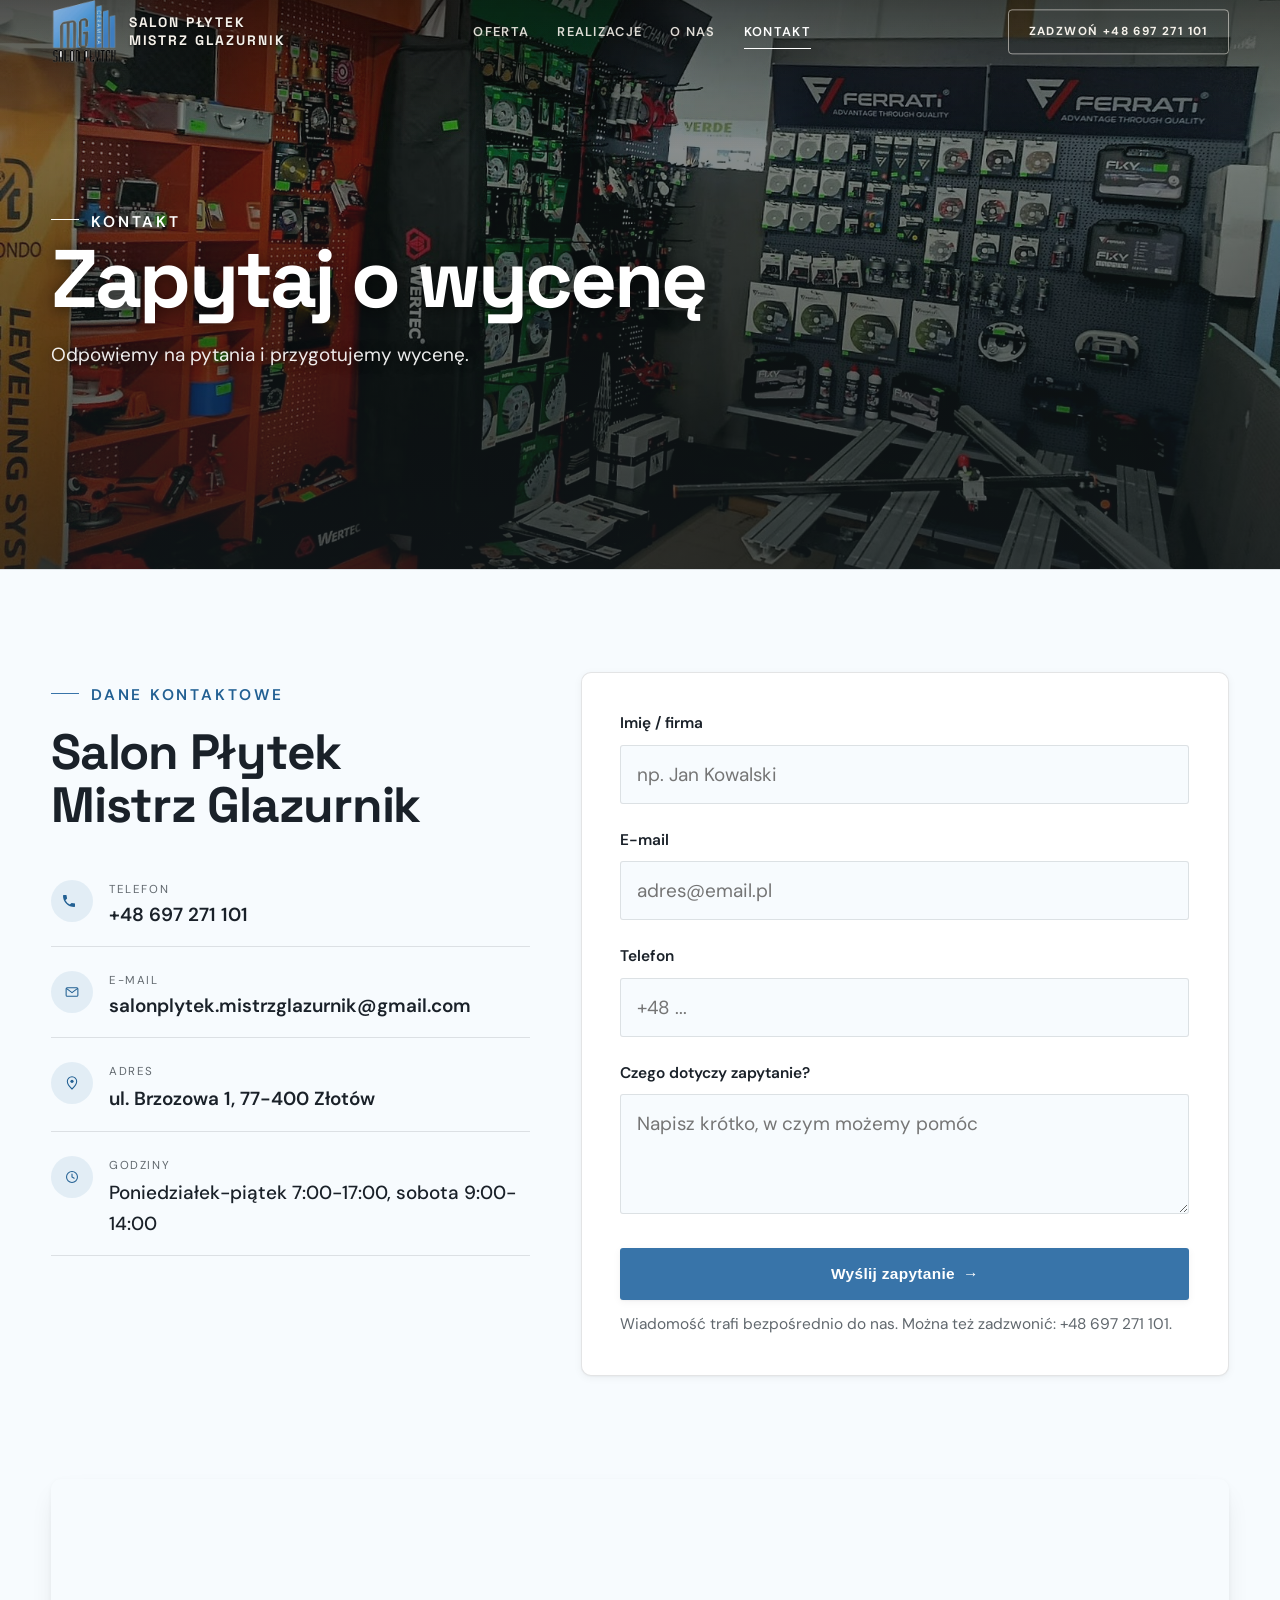
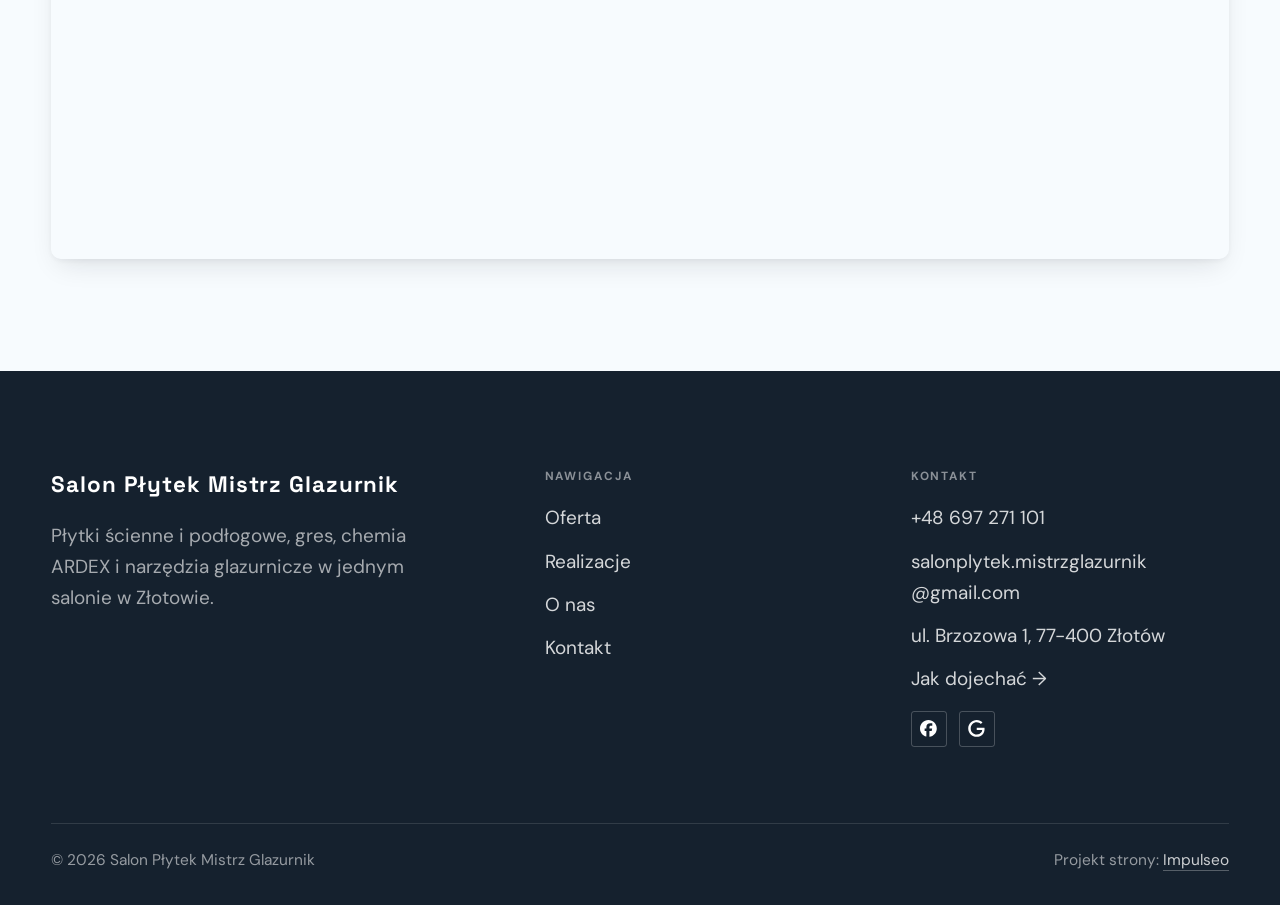
==== commit 315afc4b: "[claude-edit][cmt:65490bca-93cf-47f4-8d9b-99c7af17049c] Pełna nazwa obok logo, jedyny dystrybutor AR" ====
--- a/kontakt.html
+++ b/kontakt.html
@@ -26,7 +26,7 @@
 
 <header class="nav">
   <div class="wrap nav-inner">
-    <a class="brand brand-has-logo" href="index.html"><img class="brand-logo" src="img/logo.png" alt="Salon Płytek Mistrz Glazurnik" width="638" height="624" decoding="async"></a>
+    <a class="brand brand-has-logo" href="index.html"><img class="brand-logo" src="img/logo.png" alt="" width="638" height="624" decoding="async"><span class="brand-txt"><span class="bt-1">Salon Płytek</span><span class="bt-2">Mistrz Glazurnik</span></span></a>
     <nav class="nav-links">
       <a href="oferta.html">Oferta</a>
       <a href="realizacje.html">Realizacje</a>
--- a/assets/styles.css
+++ b/assets/styles.css
@@ -1847,3 +1847,12 @@
 
 /* === szary tekst dociągnięty do czytelności (WCAG 4.5 na wszystkich tłach) === */
 :root{--muted:#61686E;}
+
+/* === Pełna nazwa firmy obok logo (prośba klienta 30.09.2026) === */
+.nav .brand.brand-has-logo{align-items:center;gap:.75rem}
+.brand-txt{display:flex;flex-direction:column;gap:.3rem;font-family:var(--font-display);font-weight:700;text-transform:uppercase;letter-spacing:.14em;font-size:.86rem;line-height:1;white-space:nowrap;color:#f5f1ea;text-shadow:0 1px 2px rgba(0,0,0,.55)}
+.brand-txt .bt-2{color:var(--accent-lit)}
+.nav.nav-solid .brand-txt{color:var(--ink);text-shadow:none}
+.nav.nav-solid .brand-txt .bt-2{color:var(--accent-d)}
+@media(max-width:680px){.brand-txt{font-size:.7rem;letter-spacing:.1em;gap:.25rem}}
+@media(min-width:681px) and (max-width:960px){.brand-txt{display:none}}
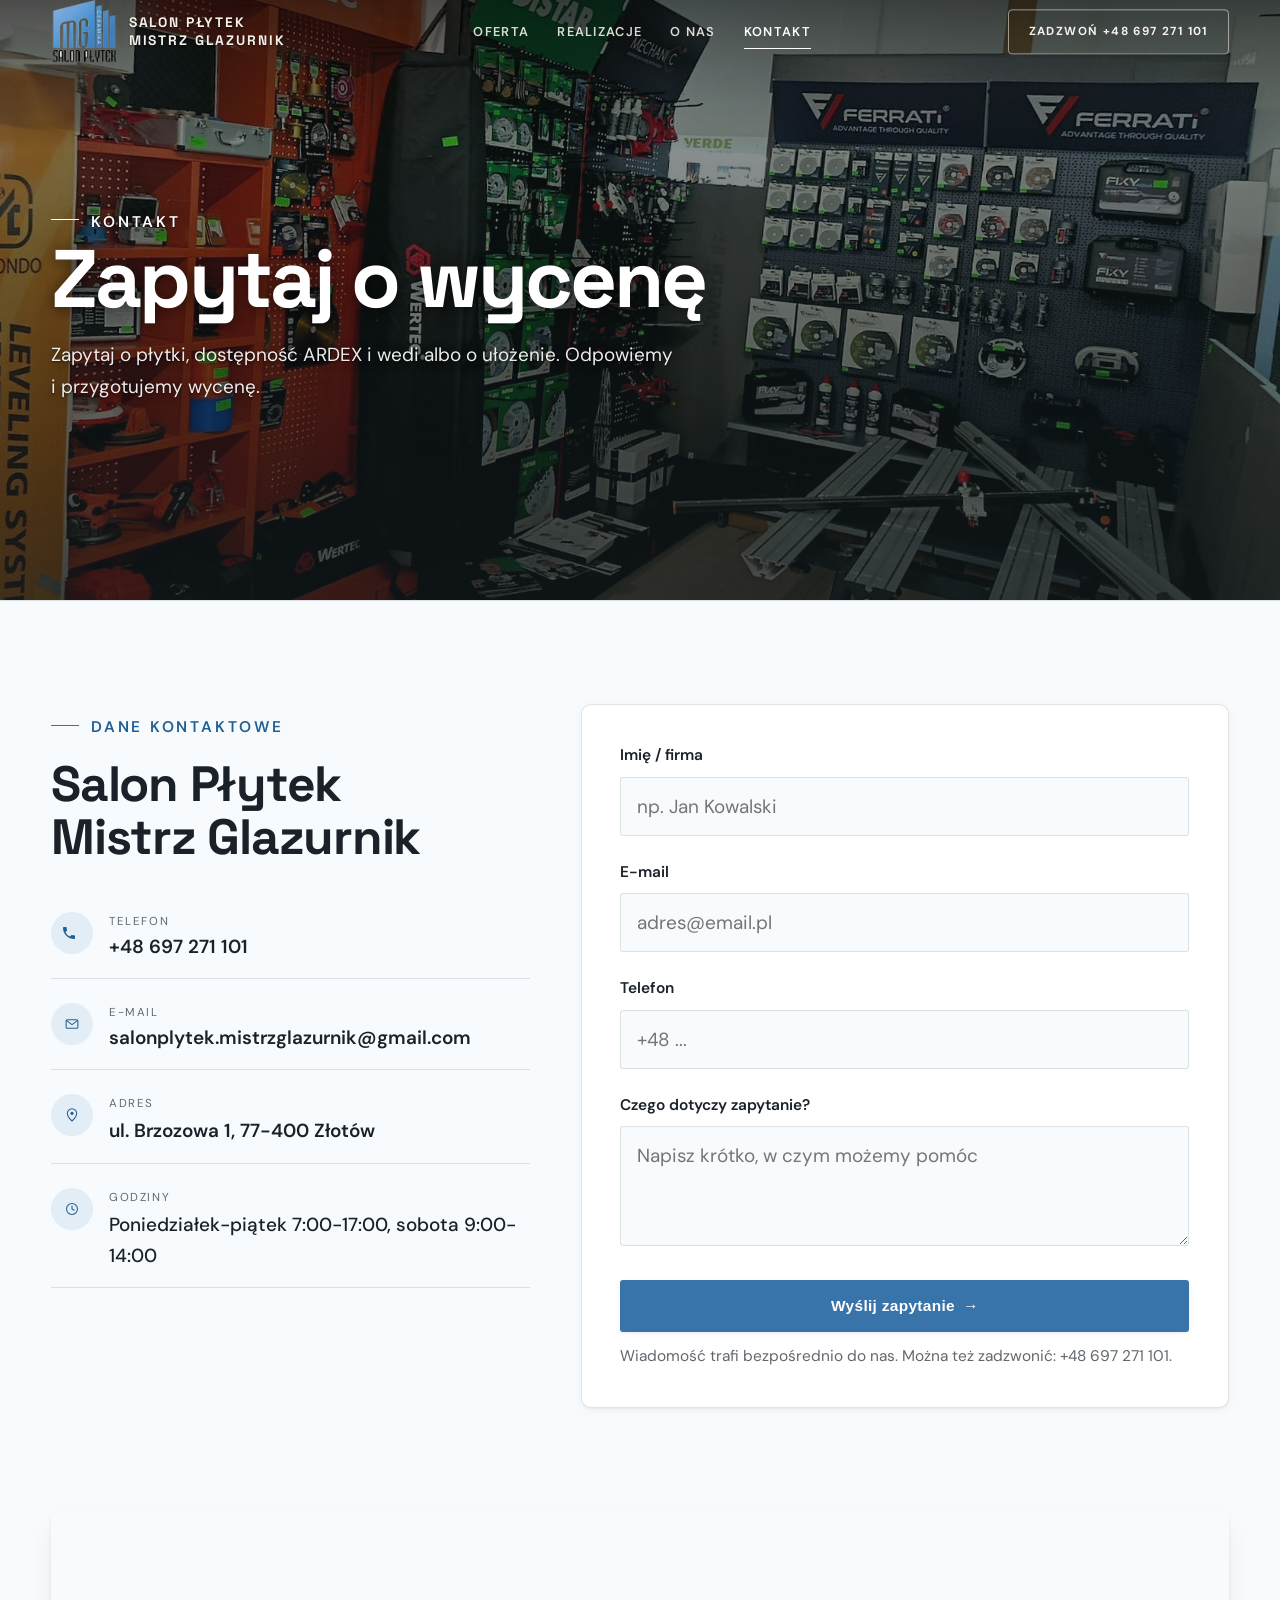
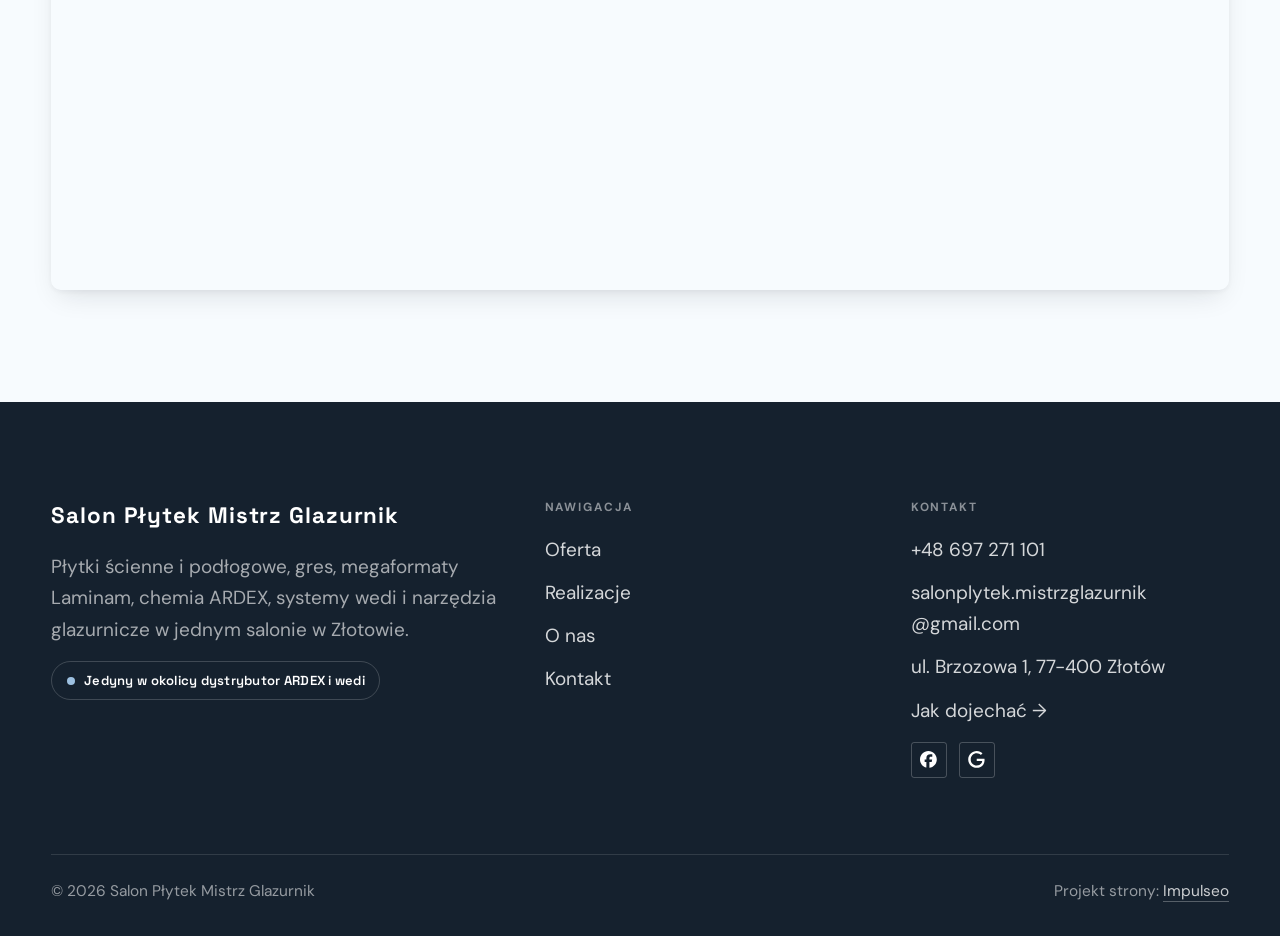
==== commit 74433a92: "[claude-edit][cmt:8b8d07a9-bda6-492b-a533-5df78df96526] Jedyny w okolicy dystrybutor ARDEX i wedi wy" ====
--- a/kontakt.html
+++ b/kontakt.html
@@ -20,7 +20,7 @@
 <link rel="preconnect" href="https://fonts.googleapis.com">
 <link rel="preconnect" href="https://fonts.gstatic.com" crossorigin>
 <link href="https://fonts.googleapis.com/css2?family=Space+Grotesk:wght@500;600;700&family=DM+Sans:opsz,wght@9..40,400;9..40,500;9..40,600&display=swap" rel="stylesheet">
-<link rel="stylesheet" href="assets/styles.css?v=3ebef200">
+<link rel="stylesheet" href="assets/styles.css?v=c26ea27c">
 </head>
 <body>
 
@@ -44,7 +44,7 @@
   <div class="wrap">
     <span class="eyebrow">Kontakt</span>
     <h1>Zapytaj o wycenę</h1>
-    <p>Odpowiemy na pytania i przygotujemy wycenę.</p>
+    <p>Zapytaj o płytki, dostępność ARDEX i wedi albo o ułożenie. Odpowiemy i przygotujemy wycenę.</p>
   </div>
 </section>
 <section>
@@ -86,7 +86,8 @@
     <div class="foot-grid">
       <div class="foot-brand">
         <div class="name">Salon Płytek Mistrz Glazurnik</div>
-        <p>Płytki ścienne i podłogowe, gres, chemia ARDEX i narzędzia glazurnicze w jednym salonie w Złotowie.</p>
+        <p>Płytki ścienne i podłogowe, gres, megaformaty Laminam, chemia ARDEX, systemy wedi i narzędzia glazurnicze w jednym salonie w Złotowie.</p>
+        <p class="foot-dist"><span class="fd-dot" aria-hidden="true"></span>Jedyny w okolicy dystrybutor ARDEX i wedi</p>
       </div>
       <div class="foot-col">
         <h4>Nawigacja</h4>
--- a/assets/styles.css
+++ b/assets/styles.css
@@ -1856,3 +1856,158 @@
 .nav.nav-solid .brand-txt .bt-2{color:var(--accent-d)}
 @media(max-width:680px){.brand-txt{font-size:.7rem;letter-spacing:.1em;gap:.25rem}}
 @media(min-width:681px) and (max-width:960px){.brand-txt{display:none}}
+
+/* === JEDYNY W OKOLICY DYSTRYBUTOR ARDEX I WEDI (prośba klienta 01.10.2026: „dobrze widoczne") ===
+   Trzy miejsca: pieczęć w hero, osobna ciemna sekcja zaraz pod hero, wyróżnione marki + stopka
+   każdej podstrony. Logotypy = oficjalne pliki producentów (ardex.pl, wedi.net), nie rysowane. */
+
+/* 1) pieczęć w hero: białe pole z dwoma logotypami, czytelne na każdym kadrze */
+.hf-dist{display:inline-flex;align-items:center;gap:.9rem;padding:.5rem 1.15rem .5rem .5rem;
+  background:rgba(255,255,255,.97);border-radius:999px;color:var(--ink);text-decoration:none;text-shadow:none;
+  box-shadow:0 14px 34px -14px rgba(0,0,0,.65),0 0 0 1px rgba(255,255,255,.5);
+  transition:transform .6s cubic-bezier(.16,.84,.44,1),box-shadow .6s cubic-bezier(.16,.84,.44,1)}
+.hf-dist:hover{transform:translateY(-2px);box-shadow:0 20px 40px -14px rgba(0,0,0,.7),0 0 0 1px #fff}
+.hfd-logos{display:flex;align-items:center;gap:.75rem;padding:.3rem .95rem .3rem .75rem;border-right:1px solid var(--line)}
+.hfd-logos img{display:block;height:30px;width:auto}
+.hfd-logos img+img{height:15px}
+.hfd-txt{display:flex;flex-direction:column;gap:.18rem;line-height:1.1}
+.hfd-lab{font-family:var(--font-display);font-size:.68rem;font-weight:700;text-transform:uppercase;letter-spacing:.16em;color:var(--accent-d)}
+.hfd-main{font-family:var(--font-display);font-weight:700;font-size:1.02rem;letter-spacing:-.005em;color:var(--ink);white-space:nowrap}
+@media(max-width:560px){
+  .hf-dist{border-radius:14px;padding:.45rem .8rem .45rem .45rem;gap:.6rem}
+  .hfd-logos{padding:.2rem .6rem .2rem .45rem;gap:.5rem}
+  .hfd-logos img{height:24px}.hfd-logos img+img{height:12px}
+  .hfd-main{font-size:.9rem}.hfd-lab{font-size:.6rem;letter-spacing:.12em}
+}
+
+/* 2) pasek obietnic: punkt o dystrybucji w kolorze akcentu */
+.fp-row li.fp-hot{color:var(--accent-d)}
+
+/* 3) sekcja dystrybutora: ciemne tło z siatką „fug" (motyw płytek) */
+.dystrybutor{position:relative;isolation:isolate;overflow:hidden;background:var(--dark);color:#fff;
+  padding-block:clamp(4.5rem,9vw,7.5rem)}
+.dystrybutor::before{content:"";position:absolute;inset:0;z-index:-1;pointer-events:none;
+  background-image:linear-gradient(rgba(255,255,255,.05) 1px,transparent 1px),linear-gradient(90deg,rgba(255,255,255,.05) 1px,transparent 1px);
+  background-size:76px 76px;
+  -webkit-mask-image:radial-gradient(ellipse 80% 70% at 85% 0%,#000 0%,transparent 75%);
+          mask-image:radial-gradient(ellipse 80% 70% at 85% 0%,#000 0%,transparent 75%)}
+.dystrybutor::after{content:"";position:absolute;z-index:-1;right:-12%;top:-30%;width:60vw;height:60vw;max-width:820px;max-height:820px;
+  border-radius:50%;background:radial-gradient(circle,rgba(56,116,169,.28),transparent 65%);pointer-events:none}
+.dys-head{max-width:48rem;margin-bottom:clamp(2.4rem,4.5vw,3.6rem)}
+.dystrybutor .eyebrow{color:#9DC0E0}
+.dystrybutor .eyebrow::before{background:#9DC0E0}
+.dys-head h2{color:#fff;font-size:var(--text-h2);margin:var(--space-4) 0 var(--space-5);text-wrap:balance}
+.dys-head h2 em{font-style:normal;color:#9DC0E0}
+.dys-head p{color:rgba(255,255,255,.8);font-size:var(--text-lg);line-height:1.6;max-width:44rem}
+.dys-grid{display:grid;grid-template-columns:repeat(2,1fr);gap:clamp(1rem,2.4vw,1.8rem)}
+.dys-card{display:flex;flex-direction:column;background:#fff;color:var(--ink);border-radius:var(--r-lg);overflow:hidden;
+  box-shadow:0 34px 70px -34px rgba(0,0,0,.75)}
+.dys-photo{position:relative;aspect-ratio:16/9;overflow:hidden;background:#0e141b}
+.dys-photo img{width:100%;height:100%;object-fit:cover;display:block;
+  transition:transform var(--img-dur) var(--img-ease),filter var(--img-dur) var(--img-ease)}
+.dys-card:first-child .dys-photo img{object-position:50% 38%}
+@media(hover:hover){.dys-card:hover .dys-photo img{transform:scale(var(--img-zoom));filter:var(--img-hot)}}
+.dys-flag{position:absolute;top:1rem;left:1rem;background:var(--accent-d);color:#fff;font-family:var(--font-display);font-weight:700;
+  font-size:.7rem;letter-spacing:.14em;text-transform:uppercase;padding:.5rem .85rem;border-radius:999px;box-shadow:0 8px 20px -8px rgba(0,0,0,.6)}
+.dys-body{position:relative;padding:0 clamp(1.4rem,2.6vw,2.2rem) clamp(1.6rem,2.8vw,2.3rem);flex:1}
+.dys-logo{position:relative;z-index:1;display:flex;align-items:center;justify-content:center;width:156px;height:88px;
+  margin:-44px 0 var(--space-5);padding:14px 20px;background:#fff;border-radius:var(--r-md);box-shadow:0 12px 28px -12px rgba(16,24,32,.35),0 0 0 1px var(--line)}
+.dys-logo img{display:block;max-width:100%;max-height:100%;width:auto;height:auto}
+.dys-body h3{font-size:var(--text-h3);margin-bottom:var(--space-4)}
+.dys-list{list-style:none;margin:0;padding:0;display:grid;gap:.6rem}
+.dys-list li{position:relative;padding-left:1.85rem;color:var(--ink-soft);font-size:var(--text-base);line-height:1.45}
+.dys-list li::before{content:"";position:absolute;left:0;top:.2em;width:1.15rem;height:1.15rem;border-radius:50%;
+  background:var(--accent-soft) url("data:image/svg+xml,%3Csvg xmlns='http://www.w3.org/2000/svg' viewBox='0 0 24 24'%3E%3Cpath d='M6 12.5l4 4 8-9' fill='none' stroke='%23226093' stroke-width='2.6' stroke-linecap='round' stroke-linejoin='round'/%3E%3C/svg%3E") center/68% no-repeat}
+.dys-pros{list-style:none;margin:clamp(2.2rem,4vw,3.2rem) 0 0;padding:0;display:grid;grid-template-columns:repeat(3,1fr);
+  border-top:1px solid rgba(255,255,255,.16)}
+.dys-pros li{display:flex;flex-direction:column;gap:.35rem;padding:1.5rem 1.6rem 0 0}
+.dys-pros li+li{padding-left:1.6rem;border-left:1px solid rgba(255,255,255,.16)}
+.dys-pros b{font-family:var(--font-display);font-size:1.15rem;font-weight:700;color:#fff}
+.dys-pros span{color:rgba(255,255,255,.74);font-size:var(--text-sm);line-height:1.5}
+.dys-cta{display:flex;flex-wrap:wrap;align-items:center;gap:1rem 1.8rem;margin-top:clamp(2.2rem,4vw,3rem)}
+.dys-cta .btn-accent{color:#fff}
+.dys-tel{font-family:var(--font-display);font-weight:700;font-size:clamp(1.25rem,1rem + 1vw,1.65rem);color:#fff;
+  text-decoration:none;font-variant-numeric:tabular-nums;white-space:nowrap;transition:color .4s}
+.dys-tel:hover{color:#9DC0E0}
+@media(max-width:820px){
+  .dys-grid{grid-template-columns:1fr}
+  .dys-pros{grid-template-columns:1fr}
+  .dys-pros li,.dys-pros li+li{padding:1.15rem 0;border-left:0;border-bottom:1px solid rgba(255,255,255,.12)}
+  .dys-logo{width:136px;height:78px;margin-top:-39px}
+}
+
+/* 4) marki: siatka zamiast drobnych etykiet, ARDEX i wedi wyróżnione */
+.auto-marki .marki-list.marki-grid{display:grid;grid-template-columns:repeat(6,1fr);gap:clamp(.6rem,1.4vw,.9rem);
+  max-width:1080px;margin:var(--space-7) auto 0}
+.auto-marki .marki-list.marki-grid li{grid-column:span 1;display:flex;flex-direction:column;align-items:flex-start;gap:.3rem;
+  padding:1.1rem 1.15rem 1.2rem;background:#fff;border:1px solid var(--line);border-radius:var(--r-md);
+  font-family:var(--font-body);font-weight:400;text-transform:none;letter-spacing:0;font-size:var(--text-sm);color:var(--muted);line-height:1.35}
+.marki-grid b{font-family:var(--font-display);font-weight:700;font-size:1.28rem;letter-spacing:-.01em;color:var(--ink)}
+.marki-grid i{font-style:normal;margin-top:auto;padding-top:.5rem;font-family:var(--font-display);font-size:.64rem;font-weight:700;
+  text-transform:uppercase;letter-spacing:.12em;color:var(--accent-d)}
+.auto-marki .marki-list.marki-grid li.mk-top{grid-column:span 3;background:var(--dark);border-color:var(--dark);color:rgba(255,255,255,.75);
+  padding:1.5rem 1.6rem;font-size:var(--text-base)}
+.marki-grid li.mk-top b{color:#fff;font-size:clamp(1.6rem,1.2rem + 1.2vw,2.1rem)}
+.marki-grid li.mk-top i{display:inline-flex;align-items:center;gap:.5rem;color:#9DC0E0;font-size:.7rem;padding-top:.8rem}
+.marki-grid li.mk-top i::before{content:"";width:8px;height:8px;border-radius:50%;background:#9DC0E0;box-shadow:0 0 0 4px rgba(157,192,224,.18)}
+@media(max-width:900px){
+  .auto-marki .marki-list.marki-grid{grid-template-columns:repeat(2,1fr)}
+  .auto-marki .marki-list.marki-grid li.mk-top{grid-column:span 2}
+}
+
+/* 5) oferta: znacznik przy wierszu ARDEX i wedi */
+.dist-chip{display:inline-flex;align-items:center;gap:.45rem;margin:0 0 var(--space-3);padding:.38rem .75rem;border-radius:999px;
+  background:var(--accent-soft);color:var(--accent-d);font-family:var(--font-display);font-size:.7rem;font-weight:700;
+  letter-spacing:.12em;text-transform:uppercase}
+.svc-row .num + .dist-chip{margin-left:.6rem}
+
+/* 6) stopka: dopisek o dystrybucji na każdej podstronie */
+.foot-brand .foot-dist{display:inline-flex;align-items:center;gap:.6rem;margin-top:var(--space-4);padding:.5rem .9rem;
+  border:1px solid rgba(255,255,255,.18);border-radius:999px;color:#fff;font-family:var(--font-display);font-weight:600;
+  font-size:.82rem;letter-spacing:.02em;max-width:none}
+.foot-dist .fd-dot{width:8px;height:8px;border-radius:50%;background:#9DC0E0;flex:none}
+
+/* 7) galeria masonry na głównej: podpisy zawsze czytelne */
+.gallery-masonry .m-tile .cap{font-weight:600;letter-spacing:.01em;background:linear-gradient(0deg,rgba(0,0,0,.66),transparent)}
+
+/* 8) „Zajrzyj do salonu": pionowe zdjęcia w pionowych kaflach (3:4 = proporcja oryginałów, nic nie ucina),
+      poziome pod spodem po dwa. Masonry zostawiał przy 6 zdjęciach pustą kolumnę. */
+.gal-salon{display:grid;grid-template-columns:repeat(4,1fr);gap:var(--space-4)}
+.gal-salon .m-tile{position:relative;margin:0;overflow:hidden;border-radius:var(--r-md);background:#0e141b}
+.gal-salon .gs-p{aspect-ratio:3/4}
+.gal-salon .gs-l{grid-column:span 2;aspect-ratio:16/9}
+.gal-salon .m-tile img{width:100%;height:100%;object-fit:cover;display:block}
+.gal-salon .m-tile .cap{position:absolute;left:0;right:0;bottom:0;padding:2.2rem var(--space-4) var(--space-4);color:#fff;font-weight:600;
+  font-size:var(--text-sm);background:linear-gradient(0deg,rgba(0,0,0,.68),transparent)}
+@media(max-width:820px){.gal-salon{grid-template-columns:repeat(2,1fr);gap:var(--space-3)}}
+
+/* 9) nagłówek sekcji dystrybutora: tytuł z lewej, opis z prawej (bez pustej połowy ekranu) */
+.dys-head{display:grid;grid-template-columns:1.05fr .95fr;gap:clamp(1.5rem,4vw,4rem);align-items:end;max-width:none}
+.dys-head h2{margin-bottom:0}
+.dys-head p{margin:0}
+@media(max-width:900px){.dys-head{grid-template-columns:1fr}}
+
+/* 10) nadtytuł w ciemnym pasie CTA: jaśniejszy błękit, bo akcent na granacie był ledwo czytelny */
+.cta .eyebrow{color:#9DC0E0}
+.cta .eyebrow::before{background:#9DC0E0}
+
+/* 11) tabliczki z logo w kartach: pełny znak ARDEX (z hasłem) na bieli, wedi biały na firmowym błękicie */
+.dys-logo{width:172px;height:100px;margin-top:-50px;padding:12px 18px}
+.dys-logo.dys-logo-wedi{background:#009ee0;box-shadow:0 12px 28px -12px rgba(0,80,130,.55)}
+.dys-logo.dys-logo-wedi img{max-width:118px}
+@media(max-width:820px){.dys-logo{width:150px;height:88px;margin-top:-44px}}
+
+/* 12) podpisy na zdjęciach galerii: cień pod literami + mocniejszy spód (jasne kadry ekspozycji) */
+.gallery-masonry .m-tile .cap,.gal-salon .m-tile .cap{text-shadow:0 1px 2px rgba(0,0,0,.7),0 2px 10px rgba(0,0,0,.45);
+  background:linear-gradient(0deg,rgba(0,0,0,.78) 0%,rgba(0,0,0,.45) 55%,transparent 100%);padding-top:2.6rem}
+
+/* 13) pieczęć dystrybutora nie może wypychać hero poza pierwszy ekran: zwarta i skalowana wysokością okna
+       (ta sama zasada co HERO-FIT: min(wartość, X svh), bez progów) */
+.hf-dist{padding-block:min(.32rem,.6svh)}
+.hfd-logos{padding-block:min(.2rem,.4svh)}
+.hfd-logos img{height:min(26px,3svh)}.hfd-logos img+img{height:min(13px,1.5svh)}
+.hf-dist + .hf-title{margin-top:min(var(--space-4),1.8svh)}
+@media(max-width:560px){.hfd-logos img{height:22px}.hfd-logos img+img{height:11px}}
+/* nagłówki podstron: cień pod nadtytułem i opisem (jasne kadry salonu), krótsze wiersze opisu */
+.pagehead .eyebrow,.pagehead p{text-shadow:0 1px 2px rgba(0,0,0,.6),0 2px 12px rgba(0,0,0,.35)}
+.pagehead p{max-width:min(100%,50ch)}
